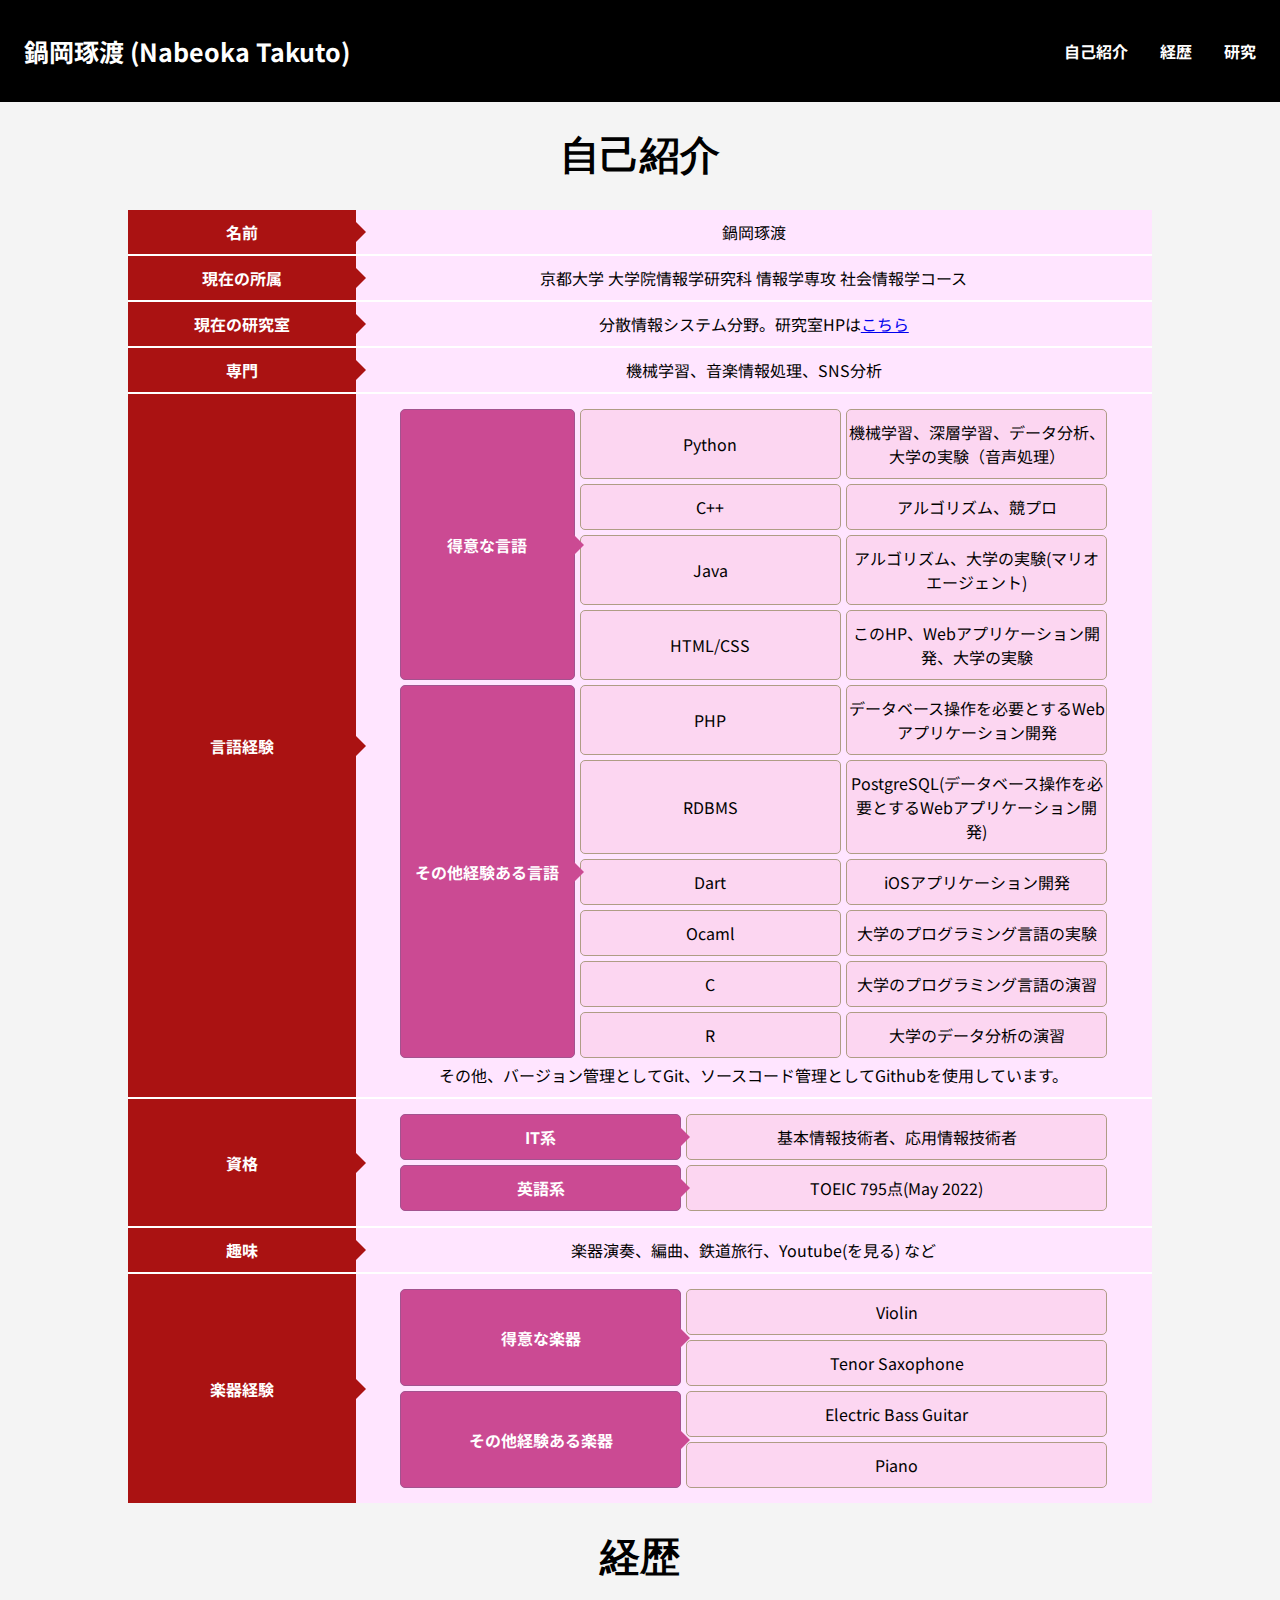
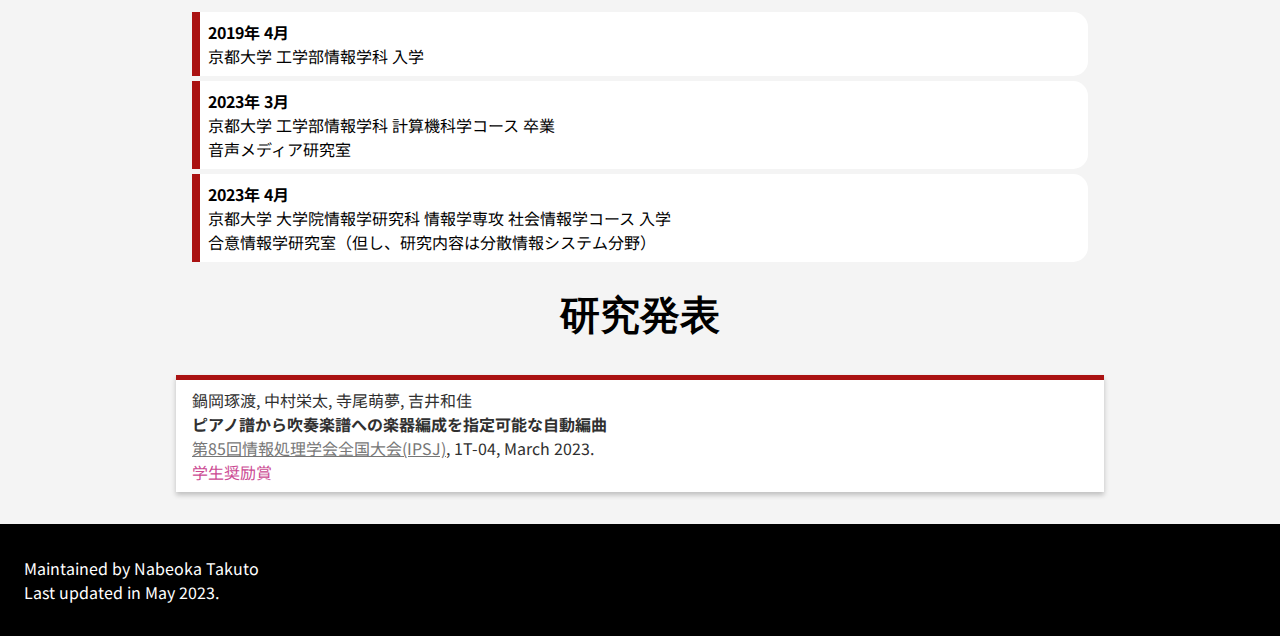
==== index.html @ 641ed43f "Add Programming Language" ====
<html>
    <head>
      <title> 鍋岡 琢渡 </title>
      <link type="text/css" rel="stylesheet" href="static/glike.css"/>
      <meta http-equiv="Content-Type" content="text/html; charset=utf-8" />
    </head>

  <body>
    <header class="header01">
        <h1 class="header01-logo">鍋岡琢渡 (Nabeoka Takuto)</h1>
        <div class="header01-menu">
          <a href="#PR">自己紹介</a>
          <a href="#career">経歴</a>
          <a href="#Research">研究</a>
        </div>
    </header>
    
    <h1 class="midashi" id="PR">自己紹介</h1>
    <table class="PR-table">
      <tr>
        <th>名前</th>
        <td>鍋岡琢渡</td>
      </tr>
      <tr>
        <th>現在の所属</th>
        <td>京都大学 大学院情報学研究科 情報学専攻 社会情報学コース</td>
      </tr>
      <tr>
        <th>現在の研究室</th>
        <td>分散情報システム分野。研究室HPは<a href="https://www.soc.is.kit.ac.jp/?page_id=39">こちら</a></td>
      </tr>
      <tr>
        <th>専門</th>
        <td>機械学習、音楽情報処理、SNS分析</td>
      </tr>

      <tr>
        <th>言語経験</th>
        <td>
          <table class="categorize">
            <tr>
              <th rowspan="4">得意な言語</th>
              <td>Python</td>
              <td>機械学習、深層学習、データ分析、大学の実験（音声処理）</td>
            </tr>
            <tr>
              <td>C++</td>
              <td>アルゴリズム、競プロ</td>
            </tr>
            <tr>
              <td>Java</td>
              <td>アルゴリズム、大学の実験(マリオエージェント)</td>
            </tr>
            <tr>
              <td>HTML/CSS</td>
              <td>このHP、Webアプリケーション開発、大学の実験</td>
            </tr>

            <tr>
              <th rowspan="6">その他経験ある言語</th>
              <td>PHP</td>
              <td>データベース操作を必要とするWebアプリケーション開発</td>
            </tr>
            <tr>
              <td>RDBMS</td>
              <td>PostgreSQL(データベース操作を必要とするWebアプリケーション開発)</td>
            </tr>
            <tr>
              <td>Dart</td>
              <td>iOSアプリケーション開発</td>
            </tr>
            <tr>
              <td>Ocaml</td>
              <td>大学のプログラミング言語の実験</td>
            </tr>
            <tr>
              <td>C</td>
              <td>大学のプログラミング言語の演習</td>
            </tr>
            <tr>
              <td>R</td>
              <td>大学のデータ分析の演習</td>
            </tr>
          </table>
          その他、バージョン管理としてGit、ソースコード管理としてGithubを使用しています。
        </td>
      </tr>

      <tr>
        <th>資格</th>
        <td>
          <table class="categorize">
            <tr>
              <th>IT系</th>
              <td>基本情報技術者、応用情報技術者</td>
            </tr>
            <tr>
              <th>英語系</th>
              <td>TOEIC 795点(May 2022)</td>
            </tr>
          </table>
        </td>
      </tr>

      <tr>
        <th>趣味</th>
        <td>楽器演奏、編曲、鉄道旅行、Youtube(を見る) など</td>
      </tr>

      <tr>
        <th>楽器経験</th>
        <td>
          <table class="categorize">
            <tr>
              <th rowspan="2">得意な楽器</th>
              <td>Violin</td>
            </tr>
            <tr><td>Tenor Saxophone</td></tr>

            <tr>
              <th rowspan="2">その他経験ある楽器</th>
              <td>Electric Bass Guitar</td>
            </tr>
            <tr><td>Piano</td></tr>
          </table>
        </td>
      </tr>
    </table>

    <h1 class="midashi" id="career">経歴</h1>
    <ul class="edu">
      <li><b>2019年 4月</b><br>京都大学 工学部情報学科 入学</li>
      <li><b>2023年 3月</b><br>京都大学 工学部情報学科 計算機科学コース 卒業<br>音声メディア研究室</li>
      <li><b>2023年 4月</b><br>京都大学 大学院情報学研究科 情報学専攻 社会情報学コース 入学<br>合意情報学研究室（但し、研究内容は分散情報システム分野）</li>
    </ul>

    <h1 class="midashi" id="Research">研究発表</h1>
    <div class="research">
      <p>鍋岡琢渡, 中村栄太, 寺尾萌夢, 吉井和佳</p>
      <p><b>ピアノ譜から吹奏楽譜への楽器編成を指定可能な自動編曲</b></p>
      <p><a href="https://www.ipsj.or.jp/event/taikai/85/ipsj_web2023/data/pdf/1T-04.html">第85回情報処理学会全国大会(IPSJ)</a>, 1T-04, March 2023.</p>
      <p id="award">学生奨励賞</p>
    </div>

    <footer class="footer01">
     <p>Maintained by Nabeoka Takuto<br>
      Last updated in May 2023.</p>
    </footer>

  </body>
</html>
---- static/glike.css ----
@import url('https://fonts.googleapis.com/css2?family=Noto+Sans+JP:wght@400&display=swap');

html{
    min-width: 100%;
    min-height: 100%;
    background: #F4F4F4;
}

body {
    margin: 0px;
    font-family: 'Noto Sans JP', sans-serif;
}

/* ヘッダー */
.header01 {
    padding: 16px 24px;
    background-color: #000000;
    color: #fff;
    display: flex;
    justify-content: space-between;
    align-items: center;
}

.header01 a {
    text-decoration: none;
    color: white;
}
  
.header01-logo {
    font-weight: bold;
    font-size: 25px;
    text-align: left; 
}

.header01-menu {
    display: flex;
    align-items: center;
    gap: 32px;
    font-size: 16px;
    font-weight: bold;
    list-style: none;
    text-decoration: none;
    text-align: right; 
}

h1.midashi{
    font-size: 40px;
    text-align: center;
    font-family: "Herculanum", serif;
}

/* 表(自己紹介) */
.PR-table{
    width: 80%;
    border-collapse: collapse;
    margin-left: 10%;
    border-spacing: 1px;
}
  
.PR-table tr{
    border-bottom: solid 2px white;
}
  
.PR-table tr:last-child{
    border-bottom: none;
}
  
.PR-table th{
    position: relative;
    text-align: center;
    width: 20%;
    background-color: #aa1212;
    color: white;
    text-align: center;
    padding: 10px 0;
}
  
.PR-table th:after{
    display: block;
    content: "";
    width: 0px;
    height: 0px;
    position: absolute;
    top:calc(50% - 10px);
    right:-10px;
    border-left: 10px solid #aa1212;
    border-top: 10px solid transparent;
    border-bottom: 10px solid transparent;
}
  
.PR-table td{
    text-align: center;
    width: 70%;
    background-color: #ffe5ff;
    padding: 10px 0;
  }

/* 言語経験・資格 */
.categorize{
    width: 90%;
    border-spacing: 5px;
    border-collapse: separate;
    margin-left: auto;
    margin-right: auto;
}

.categorize th{
    border-radius: 5px;
    text-align: center;
    padding: 10px 0;
    background-color: #cb4a93;
    color: white;
    border:solid 1px #a3538f;
}
  
.categorize td{
    border-radius: 5px;
    text-align: center;
    padding: 10px 0;
    background-color: #fcd6f1;
    color: black;
    border: solid 1px #af9d85;
    width: 30%;
}

.categorize th:after{
    display: block;
    content: "";
    width: 0px;
    height: 0px;
    position: absolute;
    top:calc(50% - 10px);
    right:-10px;
    border-left: 10px solid #cb4a93;
    border-top: 10px solid transparent;
    border-bottom: 10px solid transparent;
}

.research{
    padding: 0.5em 1em;
    margin: 2em 0;
    color: #303030;
    background: white;
    border-top: solid 5px  #aa1212;
    box-shadow: 0 3px 5px rgba(0, 0, 0, 0.22);

    width: 70%;
    margin-left: auto;
    margin-right: auto;
    
}

.research a {
    color: #777777;
}

.research p {
    margin: 0; 
    padding: 0;
}

.research #award {
    color: #cb4a93;
}

/* 経歴 */
ul, ol {
    padding: 0;
    position: relative;
    width: 70%;
    margin-left: auto;
    margin-right: auto;
  }
  
ul li, ol li {
    color: black;
    border-left: solid 8px #aa1212;/*左側の線*/
    background: #fff;/*背景色*/
    margin-bottom: 5px;/*下のバーとの余白*/
    line-height: 1.5;
    border-radius: 0 15px 15px 0;/*右側の角だけ丸く*/
    padding: 0.5em;
    list-style-type: none!important;
}


/* フッター */
.footer01 {
    padding: 16px 24px;
    background-color: #000000;
    color: #fff;
    display: flex;
    justify-content: space-between;
    align-items: center;
    bottom: 3;
}

.footer01 a {
    text-decoration: none;
    color: white;
}
  
.footer01-logo {
    font-weight: bold;
    font-size: 25px;
    text-align: left; 
}

.footer01-menu {
    display: flex;
    align-items: center;
    gap: 32px;
    font-size: 16px;
    font-weight: bold;
    list-style: none;
    text-decoration: none;
    text-align: right; 
}
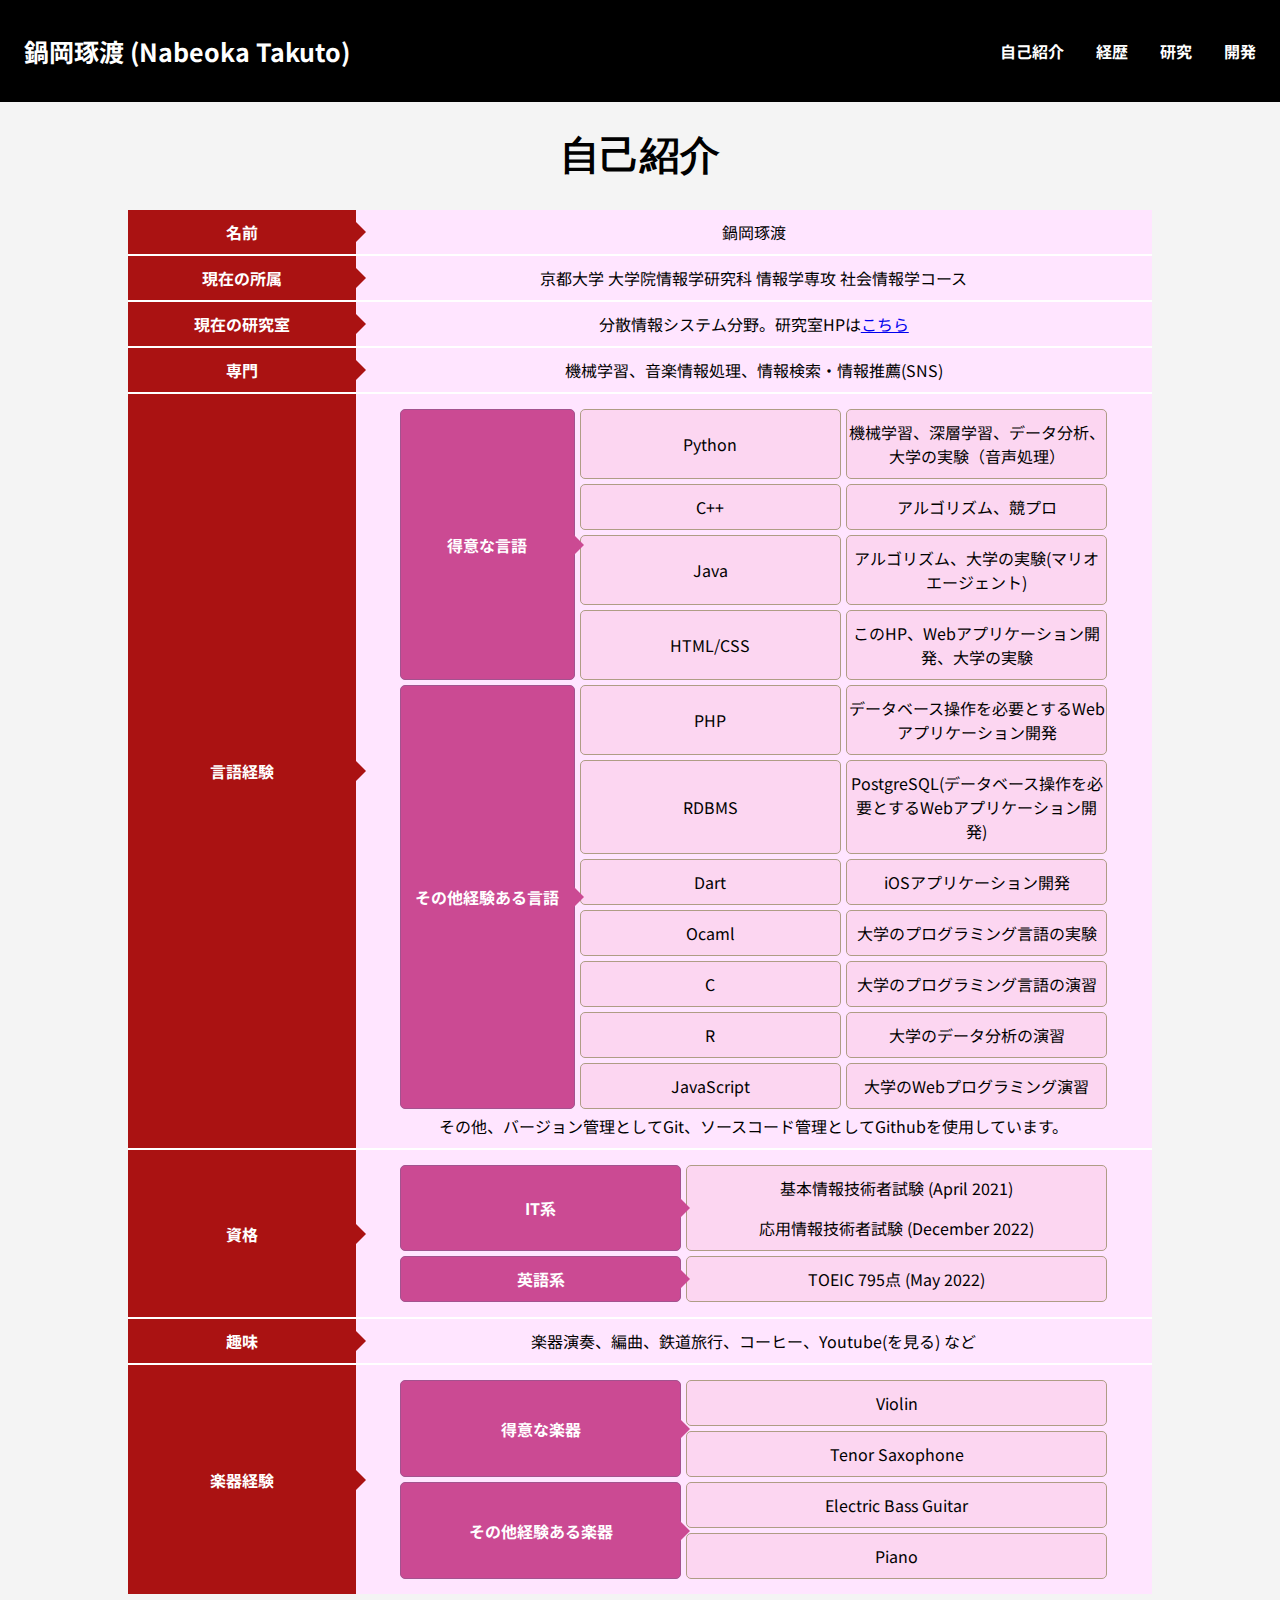
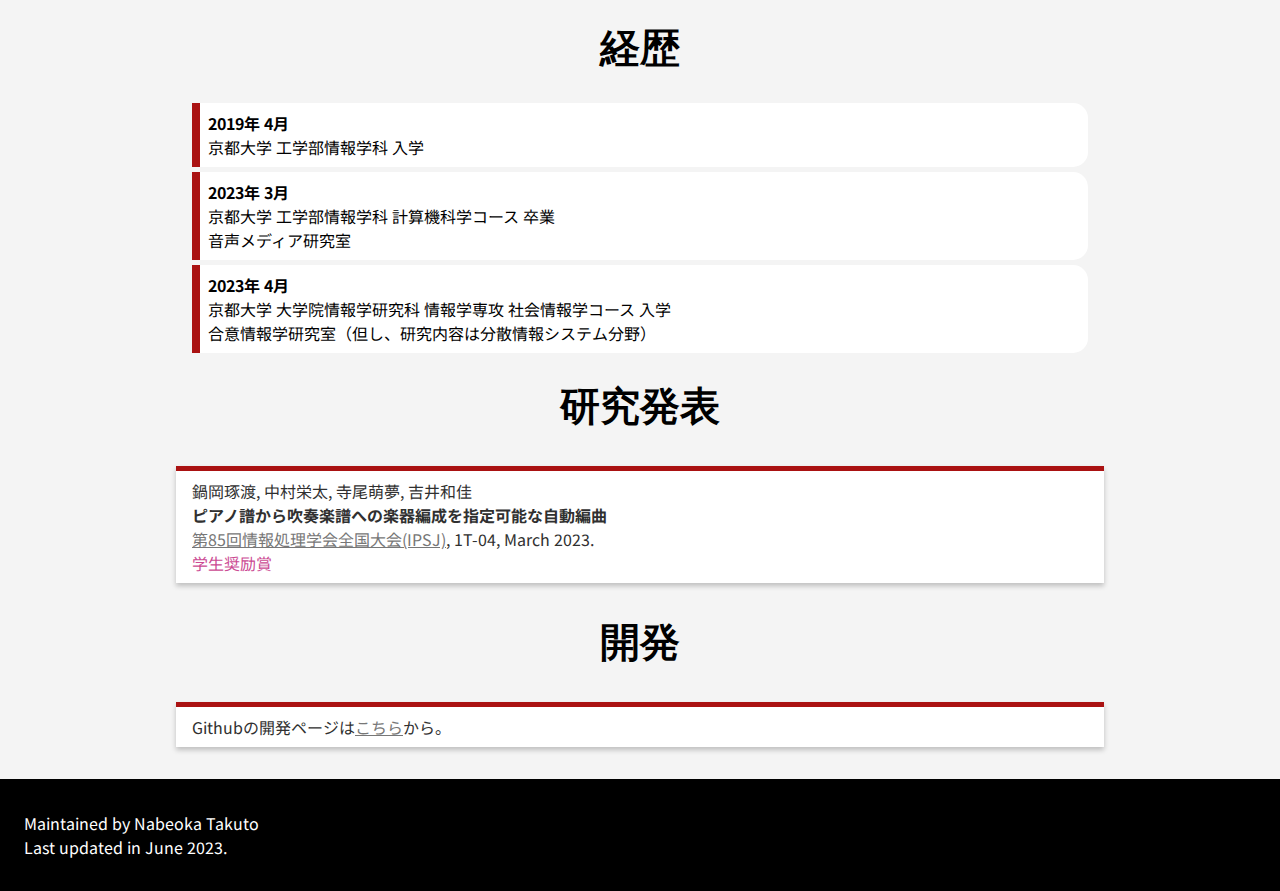
==== commit baeef2e1: "June Update" ====
--- a/index.html
+++ b/index.html
@@ -7,11 +7,12 @@
 
   <body>
     <header class="header01">
-        <h1 class="header01-logo">鍋岡琢渡 (Nabeoka Takuto)</h1>
+        <h1 class="header01-logo"><a href="">鍋岡琢渡 (Nabeoka Takuto)</a></h1>
         <div class="header01-menu">
           <a href="#PR">自己紹介</a>
           <a href="#career">経歴</a>
           <a href="#Research">研究</a>
+          <a href="#Project">開発</a>
         </div>
     </header>
     
@@ -31,7 +32,7 @@
       </tr>
       <tr>
         <th>専門</th>
-        <td>機械学習、音楽情報処理、SNS分析</td>
+        <td>機械学習、音楽情報処理、情報検索・情報推薦(SNS)</td>
       </tr>
 
       <tr>
@@ -57,7 +58,7 @@
             </tr>
 
             <tr>
-              <th rowspan="6">その他経験ある言語</th>
+              <th rowspan="7">その他経験ある言語</th>
               <td>PHP</td>
               <td>データベース操作を必要とするWebアプリケーション開発</td>
             </tr>
@@ -81,6 +82,10 @@
               <td>R</td>
               <td>大学のデータ分析の演習</td>
             </tr>
+            <tr>
+              <td>JavaScript</td>
+              <td>大学のWebプログラミング演習</td>
+            </tr>
           </table>
           その他、バージョン管理としてGit、ソースコード管理としてGithubを使用しています。
         </td>
@@ -92,11 +97,11 @@
           <table class="categorize">
             <tr>
               <th>IT系</th>
-              <td>基本情報技術者、応用情報技術者</td>
+              <td>基本情報技術者試験 (April 2021) <p> 応用情報技術者試験 (December 2022)</td>
             </tr>
             <tr>
               <th>英語系</th>
-              <td>TOEIC 795点(May 2022)</td>
+              <td>TOEIC 795点 (May 2022)</td>
             </tr>
           </table>
         </td>
@@ -104,7 +109,7 @@
 
       <tr>
         <th>趣味</th>
-        <td>楽器演奏、編曲、鉄道旅行、Youtube(を見る) など</td>
+        <td>楽器演奏、編曲、鉄道旅行、コーヒー、Youtube(を見る) など</td>
       </tr>
 
       <tr>
@@ -142,9 +147,14 @@
       <p id="award">学生奨励賞</p>
     </div>
 
+    <h1 class="midashi" id="Project">開発</h1>
+    <div class="research">
+      Githubの開発ページは<a href="https://github.com/nabeshinabe">こちら</a>から。
+    </div>
+
     <footer class="footer01">
      <p>Maintained by Nabeoka Takuto<br>
-      Last updated in May 2023.</p>
+      Last updated in June 2023.</p>
     </footer>
 
   </body>
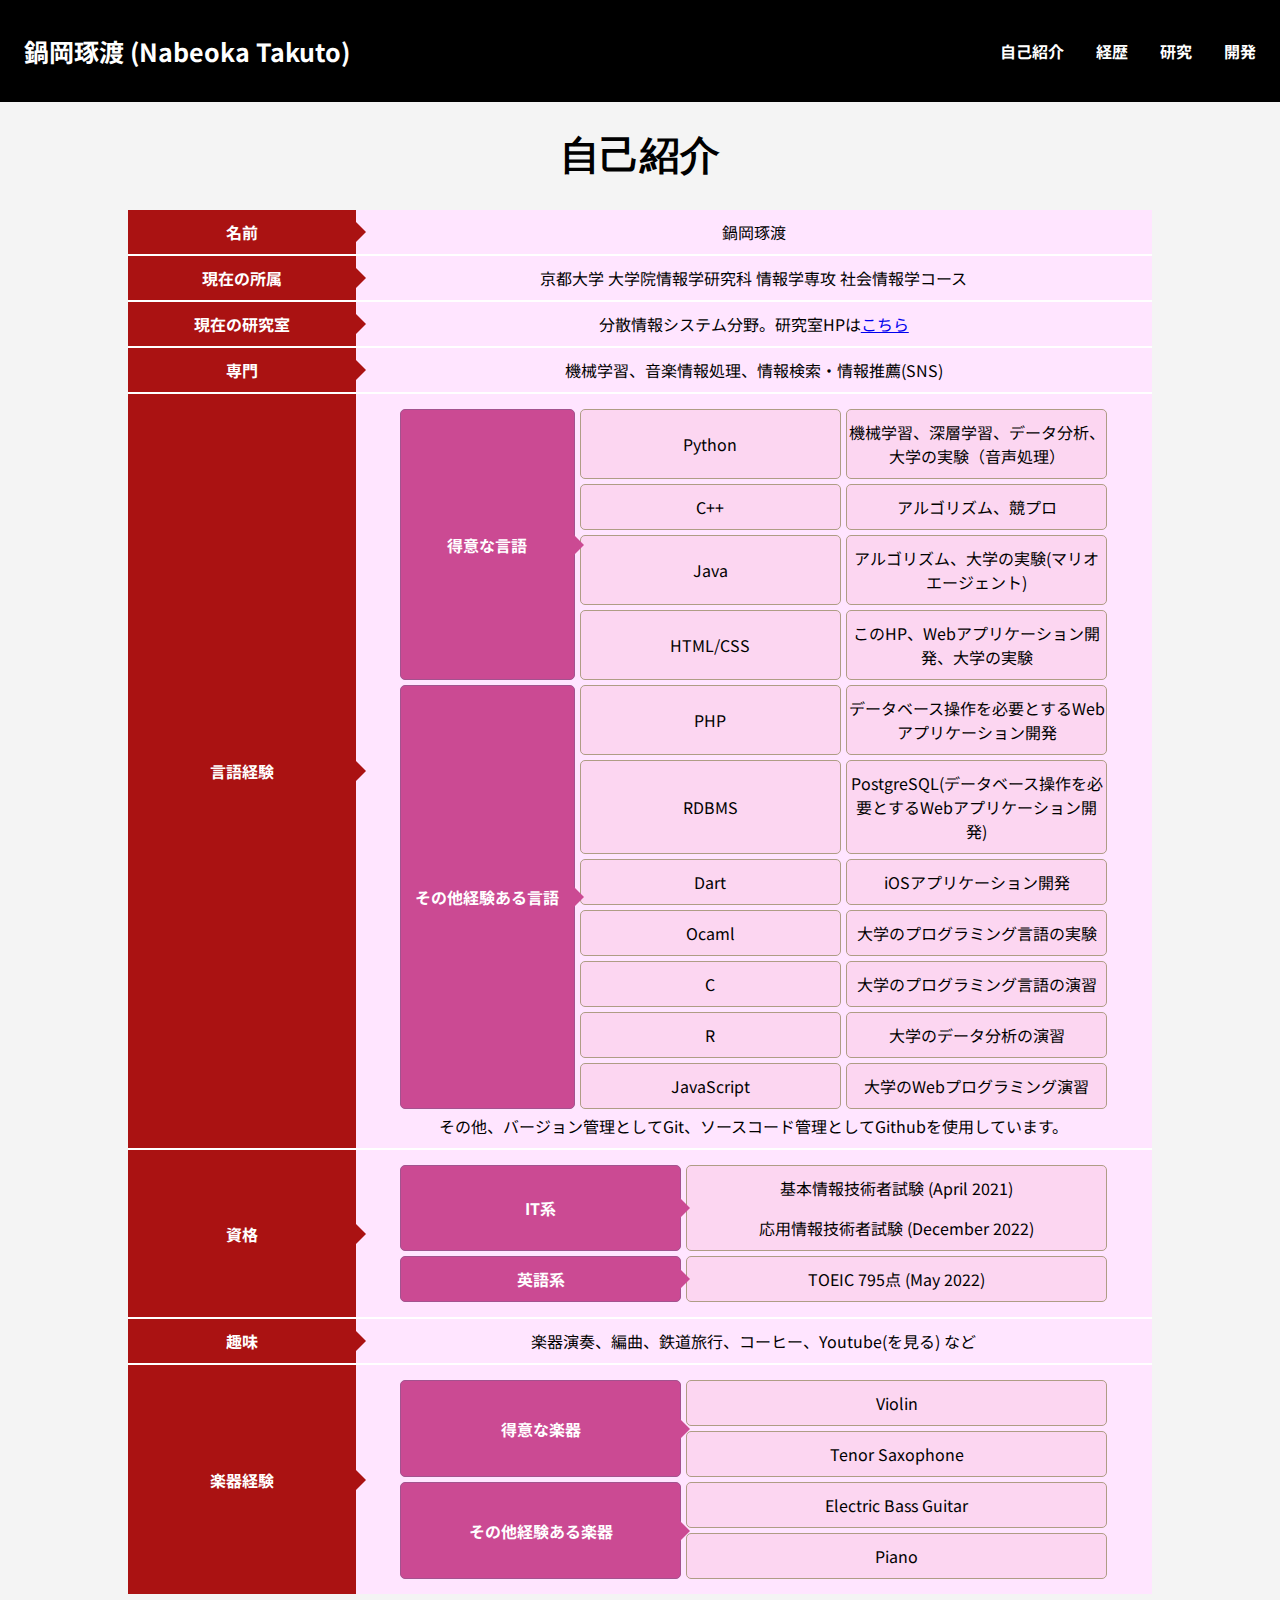
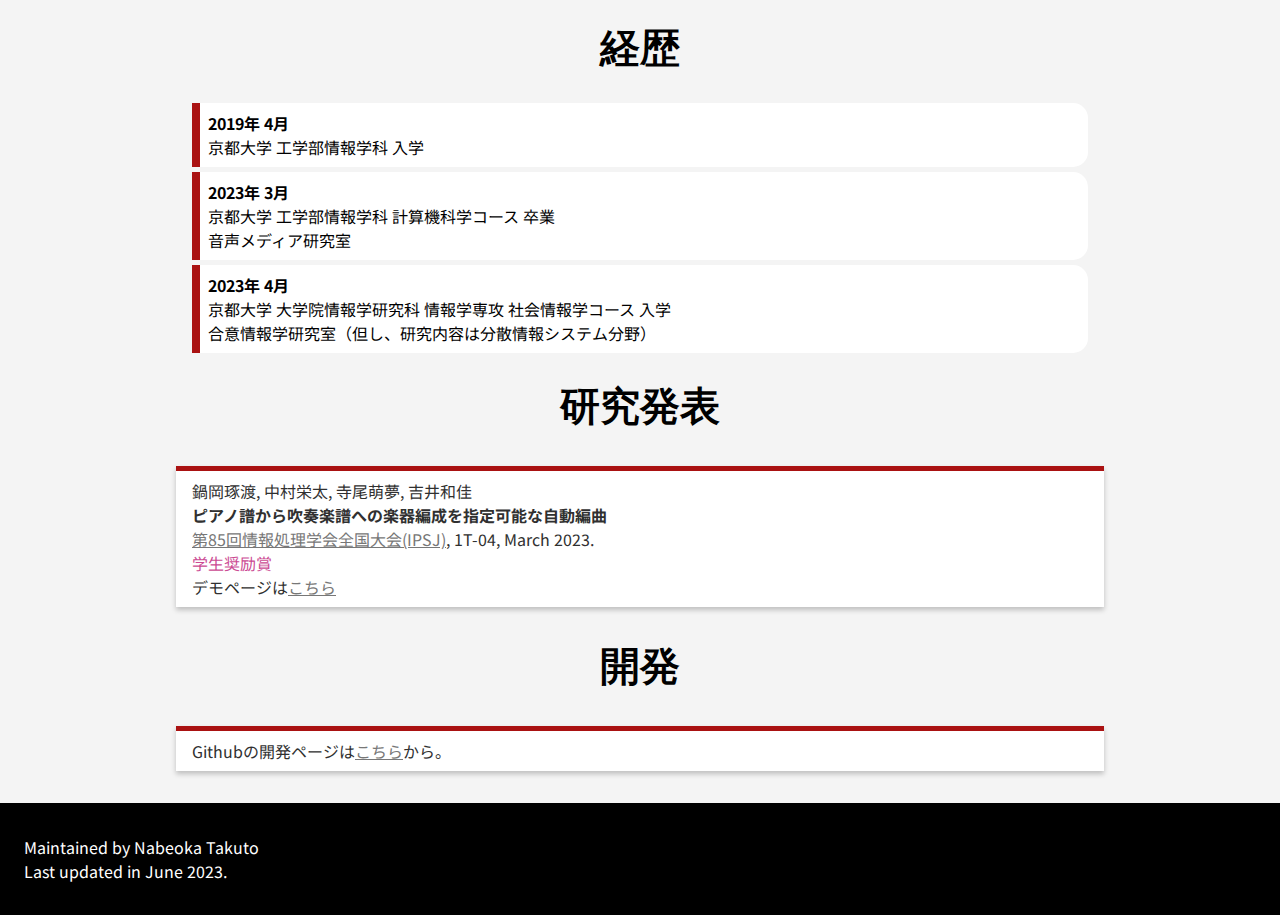
==== commit 0675c8e3: "Add Demo" ====
--- a/index.html
+++ b/index.html
@@ -145,6 +145,7 @@
       <p><b>ピアノ譜から吹奏楽譜への楽器編成を指定可能な自動編曲</b></p>
       <p><a href="https://www.ipsj.or.jp/event/taikai/85/ipsj_web2023/data/pdf/1T-04.html">第85回情報処理学会全国大会(IPSJ)</a>, 1T-04, March 2023.</p>
       <p id="award">学生奨励賞</p>
+      <p>デモページは<a href="./PianoToBrassBand_nabeoka/demo.html">こちら</a></p>
     </div>
 
     <h1 class="midashi" id="Project">開発</h1>
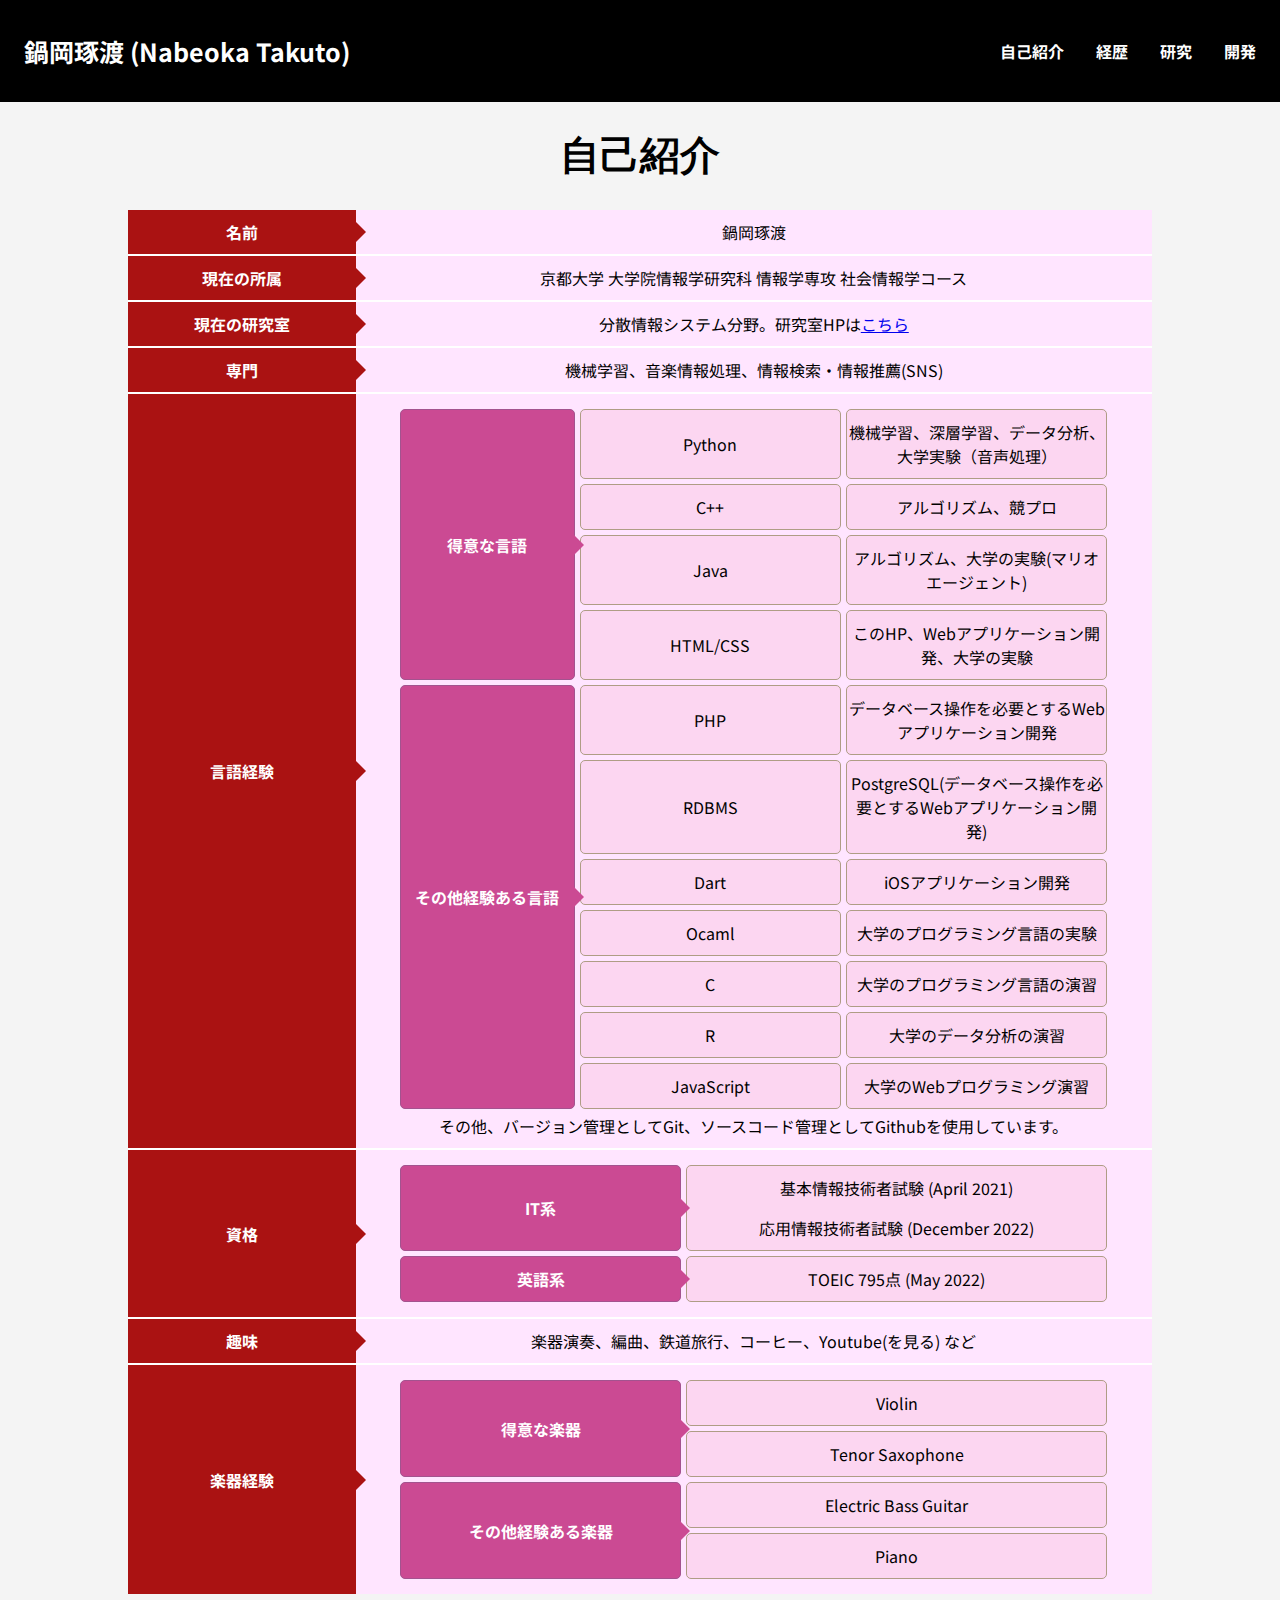
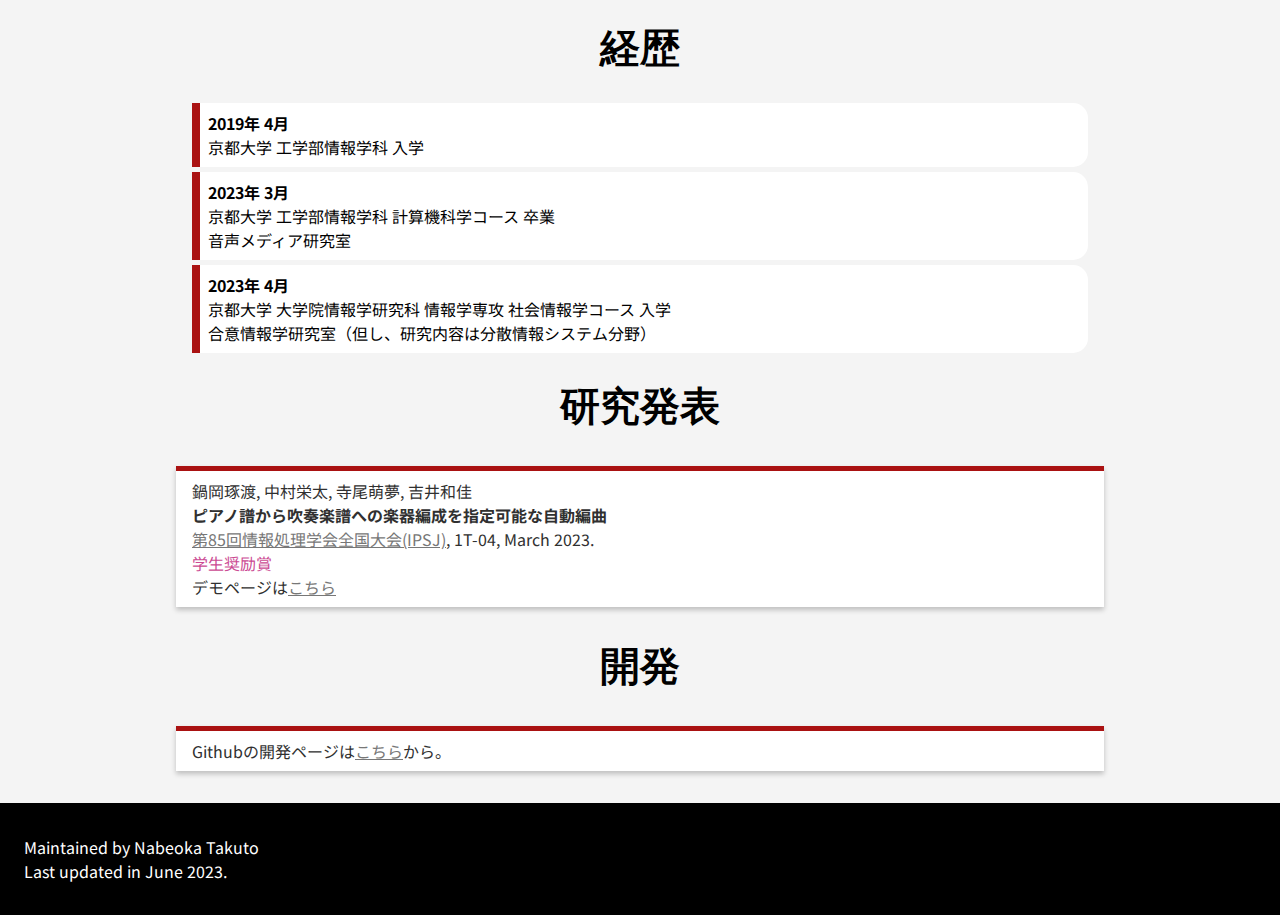
==== commit a2d3e13d: "Add hyperlink to name" ====
--- a/index.html
+++ b/index.html
@@ -42,7 +42,7 @@
             <tr>
               <th rowspan="4">得意な言語</th>
               <td>Python</td>
-              <td>機械学習、深層学習、データ分析、大学の実験（音声処理）</td>
+              <td>機械学習、深層学習、データ分析、大学実験（音声処理）</td>
             </tr>
             <tr>
               <td>C++</td>
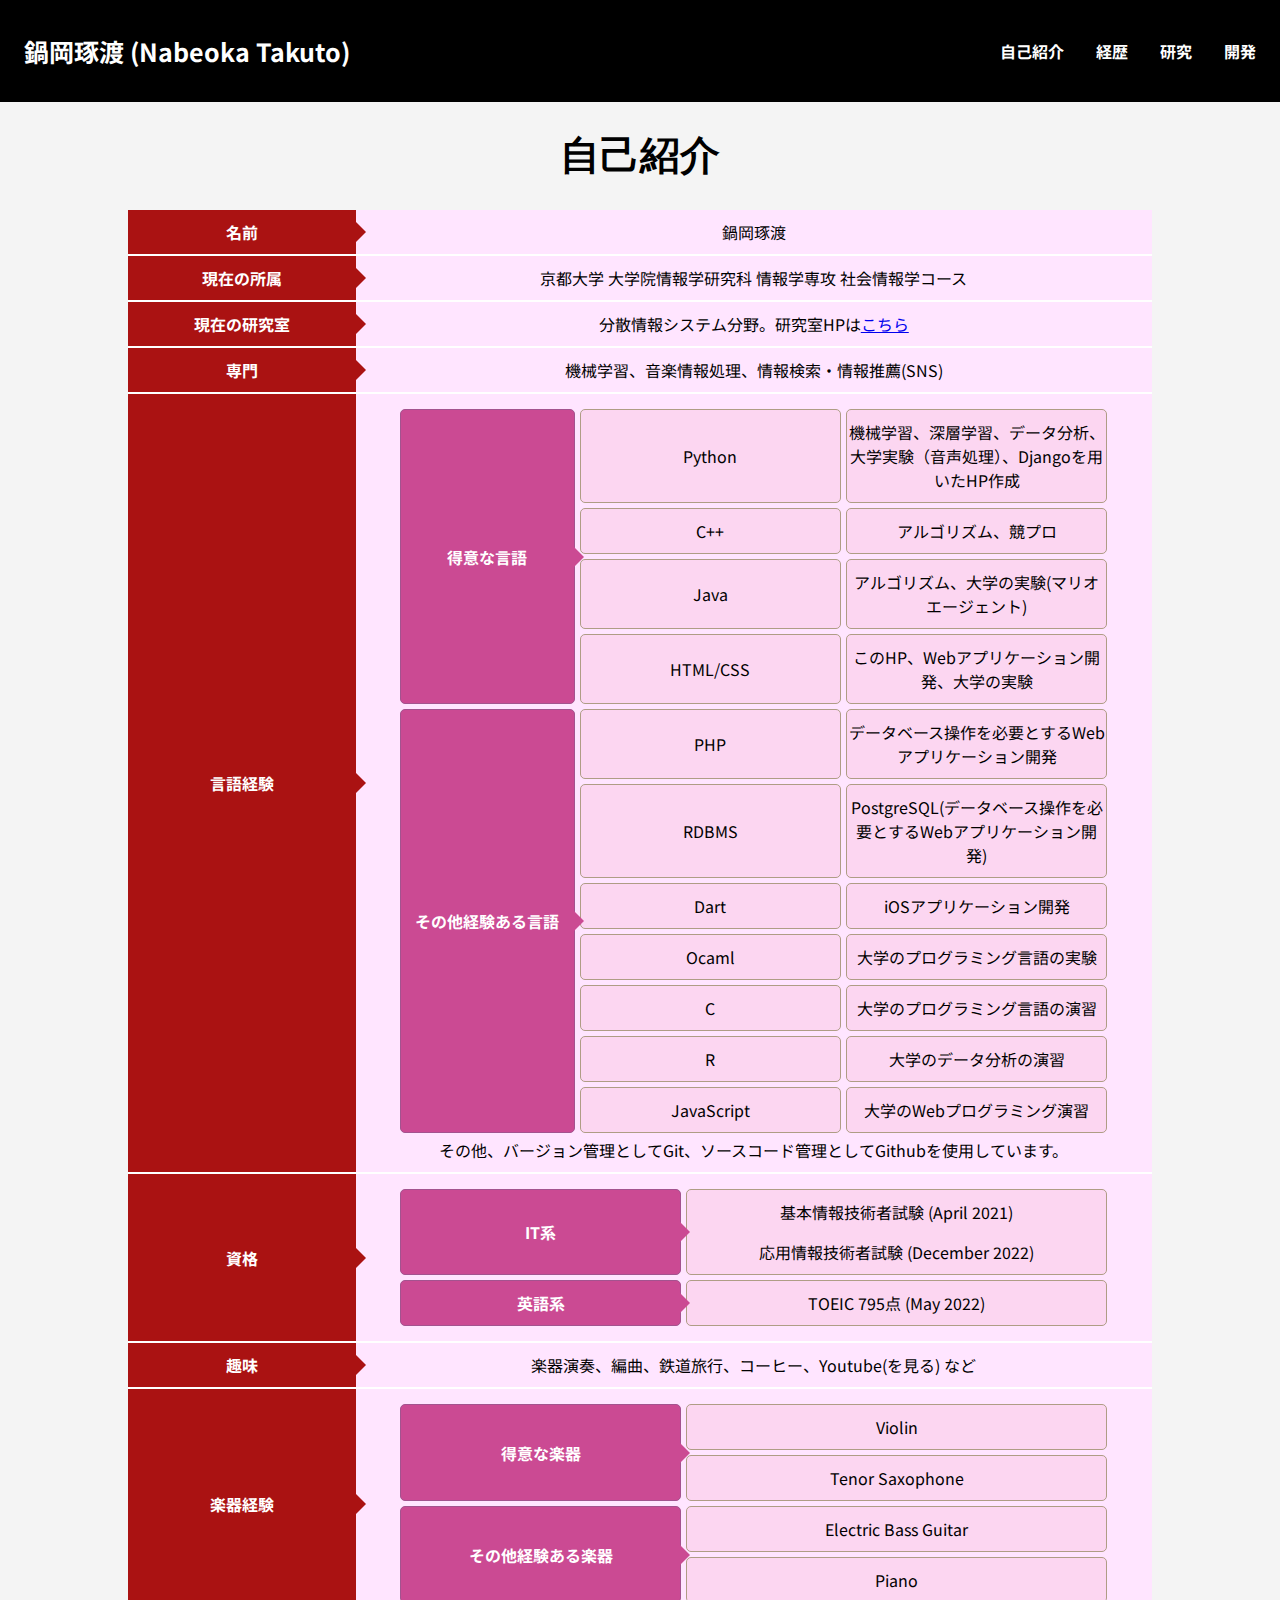
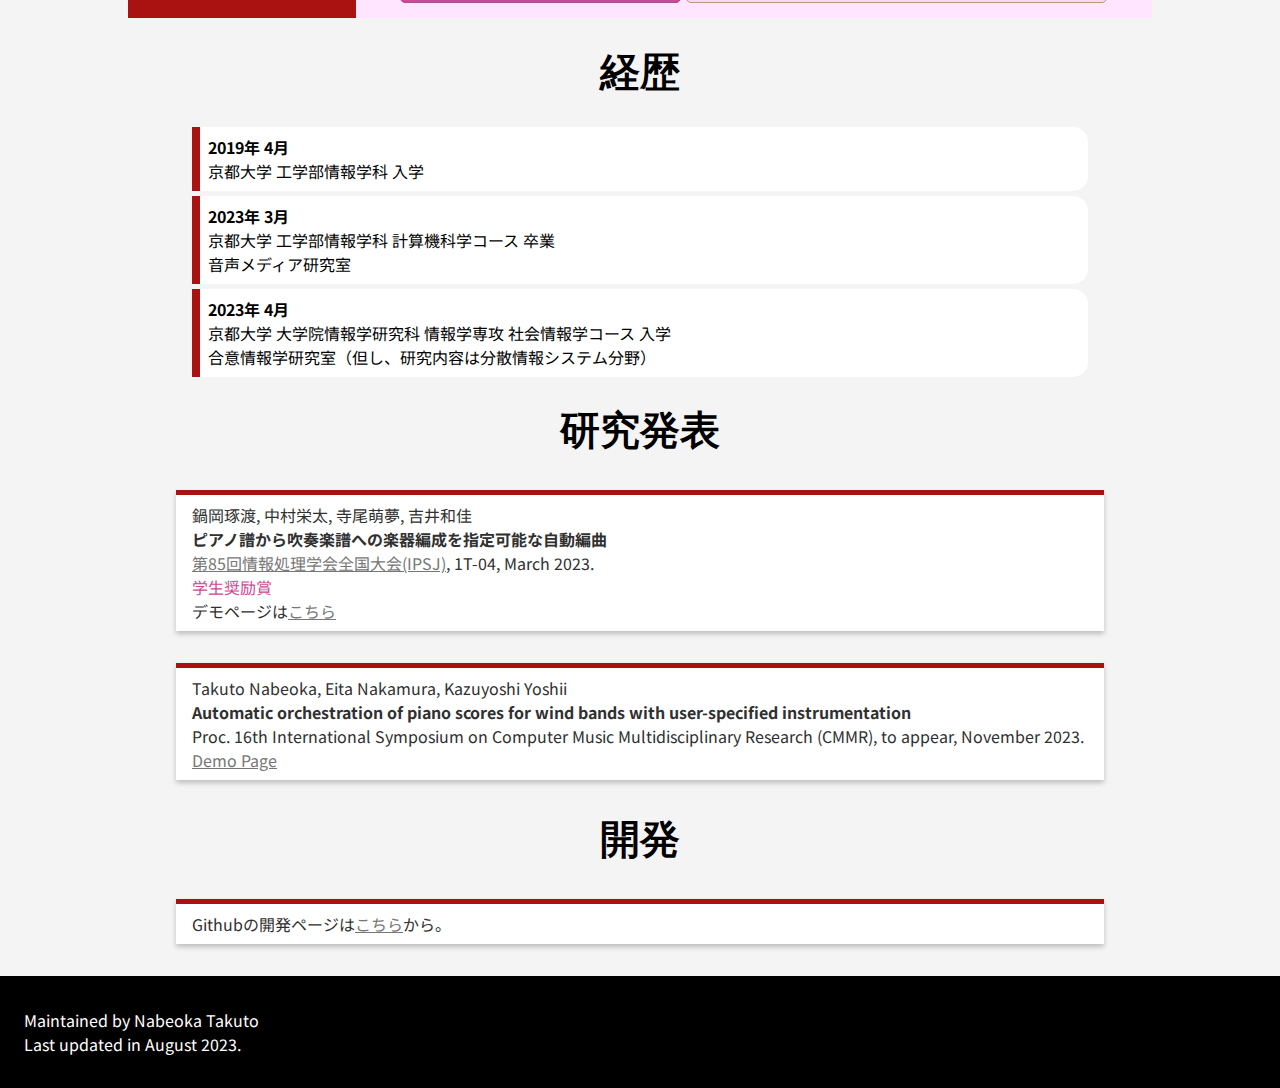
==== commit 723f4ac8: "学会追加" ====
--- a/index.html
+++ b/index.html
@@ -42,7 +42,7 @@
             <tr>
               <th rowspan="4">得意な言語</th>
               <td>Python</td>
-              <td>機械学習、深層学習、データ分析、大学実験（音声処理）</td>
+              <td>機械学習、深層学習、データ分析、大学実験（音声処理）、Djangoを用いたHP作成</td>
             </tr>
             <tr>
               <td>C++</td>
@@ -148,6 +148,13 @@
       <p>デモページは<a href="./PianoToBrassBand_nabeoka/demo.html">こちら</a></p>
     </div>
 
+    <div class="research">
+      <p>Takuto Nabeoka, Eita Nakamura, Kazuyoshi Yoshii</p>
+      <p><b>Automatic orchestration of piano scores for wind bands with user-specified instrumentation</b></p>
+      <p>Proc. 16th International Symposium on Computer Music Multidisciplinary Research (CMMR)</a>, to appear, November 2023.</p>
+      <p><a href="./PianoToBrassBand_nabeoka/demo.html">Demo Page</a></p>
+    </div>
+
     <h1 class="midashi" id="Project">開発</h1>
     <div class="research">
       Githubの開発ページは<a href="https://github.com/nabeshinabe">こちら</a>から。
@@ -155,7 +162,7 @@
 
     <footer class="footer01">
      <p>Maintained by Nabeoka Takuto<br>
-      Last updated in June 2023.</p>
+      Last updated in August 2023.</p>
     </footer>
 
   </body>
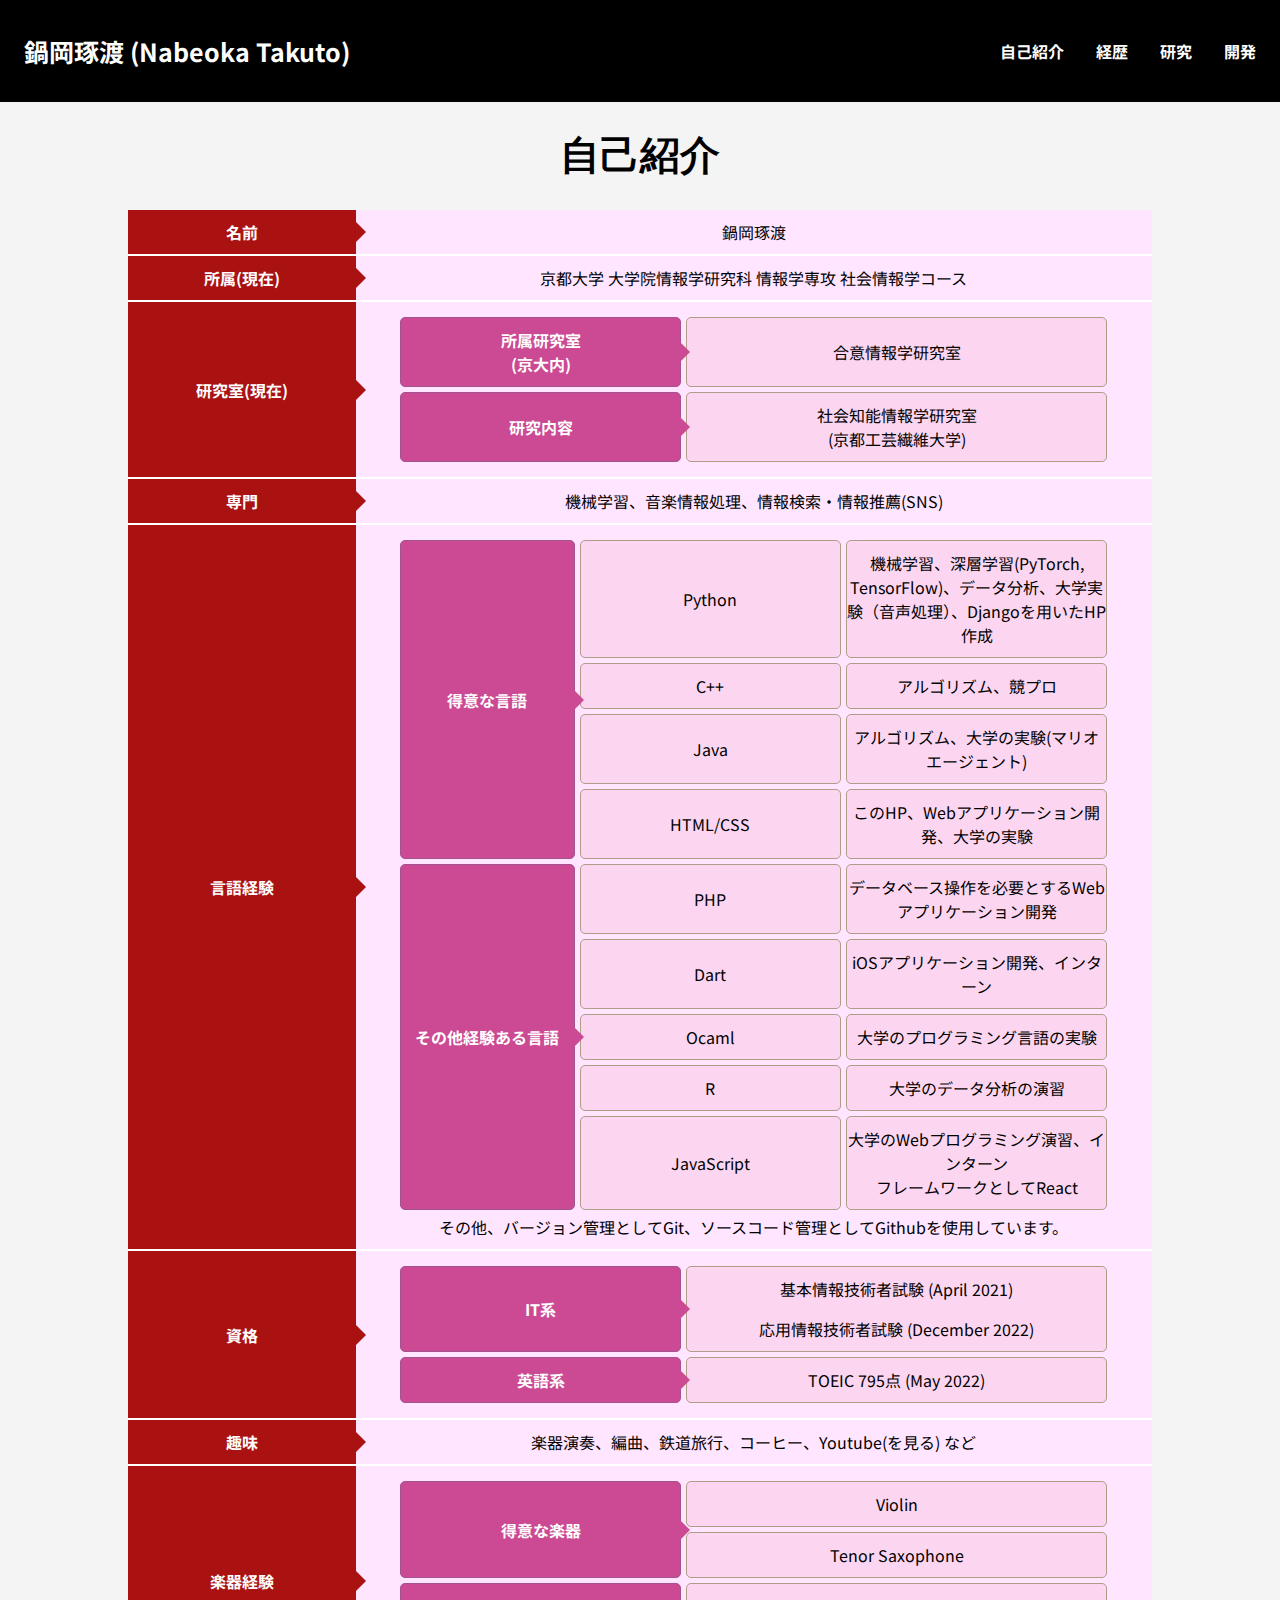
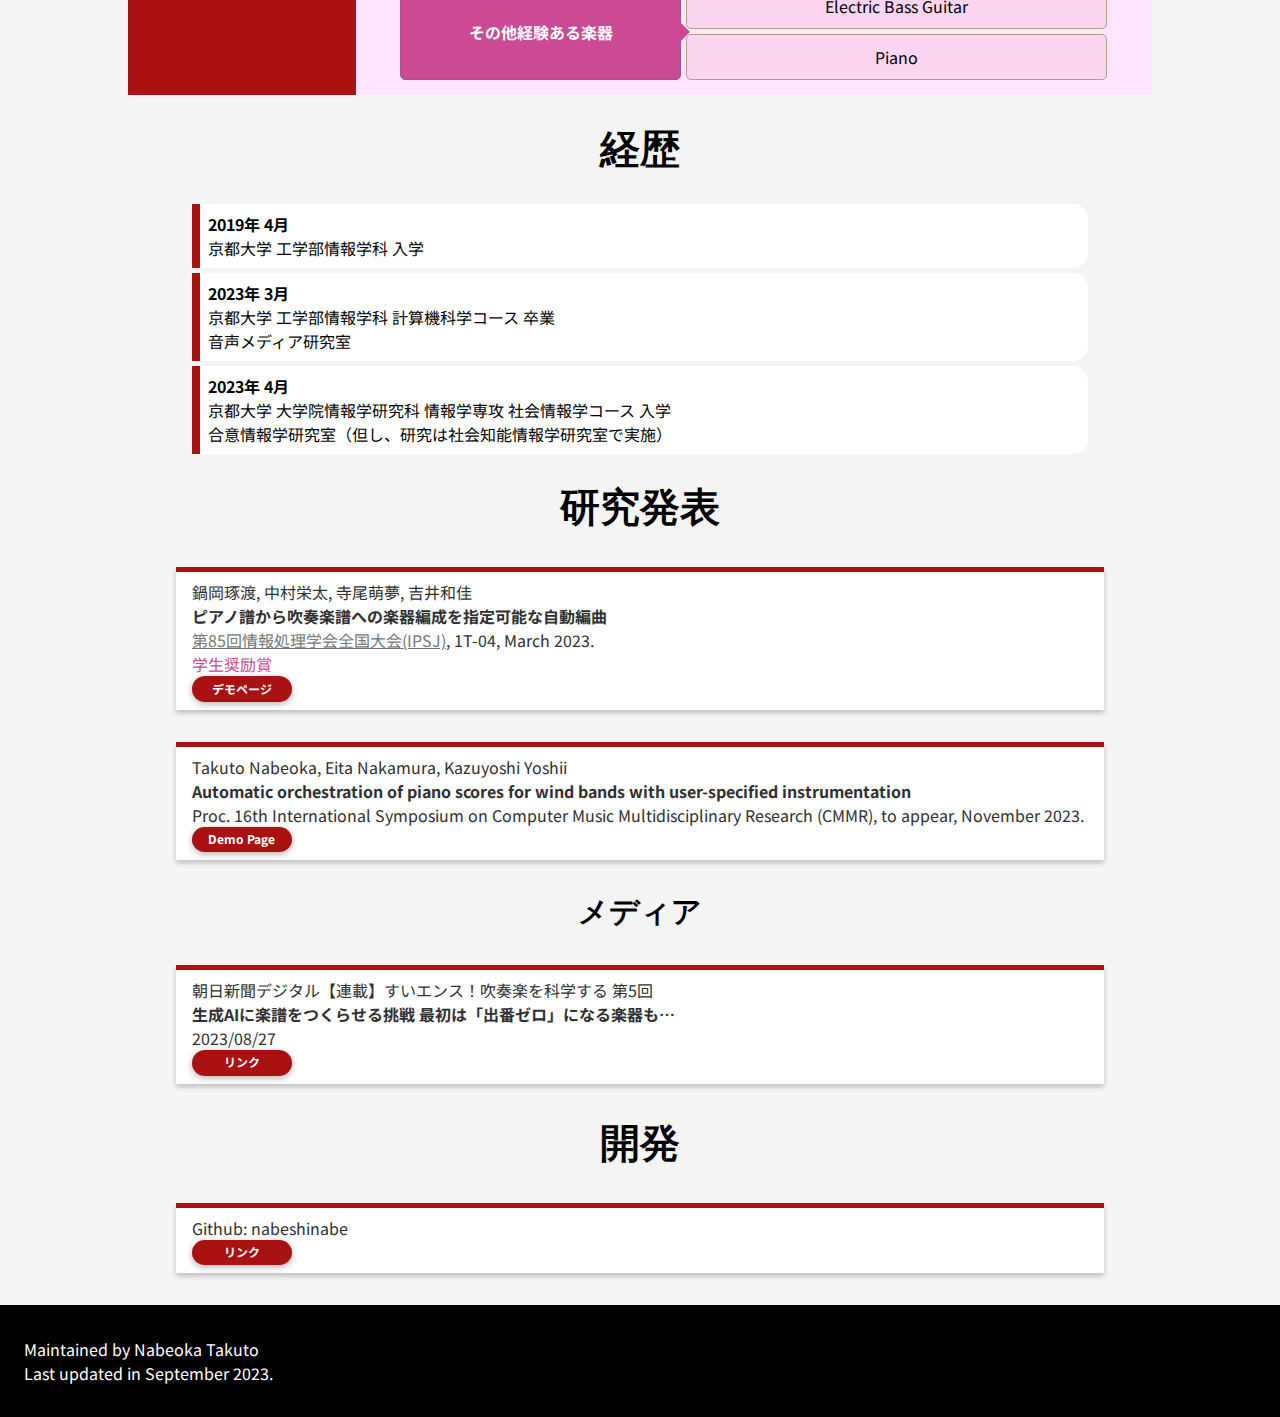
==== commit 99d11d9a: "メディア情報追加+整形" ====
--- a/index.html
+++ b/index.html
@@ -23,12 +23,26 @@
         <td>鍋岡琢渡</td>
       </tr>
       <tr>
-        <th>現在の所属</th>
+        <th>所属(現在)</th>
         <td>京都大学 大学院情報学研究科 情報学専攻 社会情報学コース</td>
       </tr>
       <tr>
-        <th>現在の研究室</th>
-        <td>分散情報システム分野。研究室HPは<a href="https://www.soc.is.kit.ac.jp/?page_id=39">こちら</a></td>
+        <th>研究室(現在)</th>
+        <!-- <td>研究内容 → 社会知能情報学研究室(馬研究室): <a href="https://www.soc.is.kit.ac.jp/?page_id=39" class="linkbutton2">研究室HP</a></td> -->
+        <td>
+          <table class="categorize">
+            <tr>
+              <th>所属研究室 <br> (京大内)</th>
+              <td>合意情報学研究室</td>
+              <!-- <td><a href="https://sites.google.com/kyoto-u.ac.jp/takayukiitolaboratory/home" class="linkbutton2">研究室HP</a></td> -->
+            </tr>
+            <tr>
+              <th>研究内容</th>
+              <td>社会知能情報学研究室 <br> (京都工芸繊維大学)</td>
+              <!-- <td><a href="https://www.soc.is.kit.ac.jp/?page_id=39" class="linkbutton2">研究室HP</a></td> -->
+            </tr>
+          </table>
+        </td>
       </tr>
       <tr>
         <th>専門</th>
@@ -42,7 +56,7 @@
             <tr>
               <th rowspan="4">得意な言語</th>
               <td>Python</td>
-              <td>機械学習、深層学習、データ分析、大学実験（音声処理）、Djangoを用いたHP作成</td>
+              <td>機械学習、深層学習(PyTorch, TensorFlow)、データ分析、大学実験（音声処理）、Djangoを用いたHP作成</td>
             </tr>
             <tr>
               <td>C++</td>
@@ -62,29 +76,29 @@
               <td>PHP</td>
               <td>データベース操作を必要とするWebアプリケーション開発</td>
             </tr>
-            <tr>
+            <!-- <tr>
               <td>RDBMS</td>
               <td>PostgreSQL(データベース操作を必要とするWebアプリケーション開発)</td>
-            </tr>
+            </tr> -->
             <tr>
               <td>Dart</td>
-              <td>iOSアプリケーション開発</td>
+              <td>iOSアプリケーション開発、インターン</td>
             </tr>
             <tr>
               <td>Ocaml</td>
               <td>大学のプログラミング言語の実験</td>
             </tr>
-            <tr>
+            <!-- <tr>
               <td>C</td>
               <td>大学のプログラミング言語の演習</td>
-            </tr>
+            </tr> -->
             <tr>
               <td>R</td>
               <td>大学のデータ分析の演習</td>
             </tr>
             <tr>
               <td>JavaScript</td>
-              <td>大学のWebプログラミング演習</td>
+              <td>大学のWebプログラミング演習、インターン <br> フレームワークとしてReact</td>
             </tr>
           </table>
           その他、バージョン管理としてGit、ソースコード管理としてGithubを使用しています。
@@ -136,7 +150,7 @@
     <ul class="edu">
       <li><b>2019年 4月</b><br>京都大学 工学部情報学科 入学</li>
       <li><b>2023年 3月</b><br>京都大学 工学部情報学科 計算機科学コース 卒業<br>音声メディア研究室</li>
-      <li><b>2023年 4月</b><br>京都大学 大学院情報学研究科 情報学専攻 社会情報学コース 入学<br>合意情報学研究室（但し、研究内容は分散情報システム分野）</li>
+      <li><b>2023年 4月</b><br>京都大学 大学院情報学研究科 情報学専攻 社会情報学コース 入学<br>合意情報学研究室（但し、研究は社会知能情報学研究室で実施）</li>
     </ul>
 
     <h1 class="midashi" id="Research">研究発表</h1>
@@ -145,25 +159,34 @@
       <p><b>ピアノ譜から吹奏楽譜への楽器編成を指定可能な自動編曲</b></p>
       <p><a href="https://www.ipsj.or.jp/event/taikai/85/ipsj_web2023/data/pdf/1T-04.html">第85回情報処理学会全国大会(IPSJ)</a>, 1T-04, March 2023.</p>
       <p id="award">学生奨励賞</p>
-      <p>デモページは<a href="./PianoToBrassBand_nabeoka/demo.html">こちら</a></p>
+      <p><a href="./PianoToBrassBand_nabeoka/demo.html" class="linkbutton1">デモページ</a></p>
     </div>
 
     <div class="research">
       <p>Takuto Nabeoka, Eita Nakamura, Kazuyoshi Yoshii</p>
       <p><b>Automatic orchestration of piano scores for wind bands with user-specified instrumentation</b></p>
       <p>Proc. 16th International Symposium on Computer Music Multidisciplinary Research (CMMR)</a>, to appear, November 2023.</p>
-      <p><a href="./PianoToBrassBand_nabeoka/demo.html">Demo Page</a></p>
+      <p><a href="./PianoToBrassBand_nabeoka/demo.html" class="linkbutton1">Demo Page</a></p>
+    </div>
+
+    <h2 class="midashi" id="Research">メディア</h2>
+    <div class="research">
+      <p>朝日新聞デジタル【連載】すいエンス！吹奏楽を科学する 第5回</p>
+      <p><b>生成AIに楽譜をつくらせる挑戦 最初は「出番ゼロ」になる楽器も…</b></p>
+      <p>2023/08/27</p>
+      <p><a href="https://www.asahi.com/articles/ASR8N5V2PR6YPLBJ004.html" class="linkbutton1">リンク</a></p>
     </div>
 
     <h1 class="midashi" id="Project">開発</h1>
     <div class="research">
-      Githubの開発ページは<a href="https://github.com/nabeshinabe">こちら</a>から。
+      Github: nabeshinabe
+      <a href="https://github.com/nabeshinabe" class="linkbutton1">リンク</a>
     </div>
 
     <footer class="footer01">
      <p>Maintained by Nabeoka Takuto<br>
-      Last updated in August 2023.</p>
+      Last updated in September 2023.</p>
     </footer>
 
   </body>
-</html>+</html>
--- a/static/glike.css
+++ b/static/glike.css
@@ -45,6 +45,12 @@
 
 h1.midashi{
     font-size: 40px;
+    text-align: center;
+    font-family: "Herculanum", serif;
+}
+
+h2.midashi{
+    font-size: 30px;
     text-align: center;
     font-family: "Herculanum", serif;
 }
@@ -218,4 +224,54 @@
 }
 
 
+/* ボタン */
+a.linkbutton1 {
+	display: block;
+	text-align: center;
+	text-decoration: none;
+	width: 90px;
+    margin: left;
+	padding: 0.2rem 0.3rem;
+	font-weight: bold;
+    font-size: 12px;
+	color: #ffffff;
+	border-bottom: 2px solid #aa1212;
+	border-radius: 100vh;
+    background: #aa1212;
+	box-shadow: 0 2px 7px rgba(0, 0, 0, .3);
+	-webkit-box-shadow: 0 2px 7px rgba(0, 0, 0, .3);
+	transition: 0.5s;
+}
+a.linkbutton1:hover {
+	color: #fff;
+	background: #e42727;
+	border-bottom: 2px solid #fff;
+	transform: translateY(3px);
+}
+
+a.linkbutton2 {
+	display:inline-block;
+	text-align: center;
+	text-decoration: none;
+	width: 90px;
+    margin: auto;
+	padding: 0.2rem 0.3rem;
+	font-weight: bold;
+    font-size: 16px;
+	color: #fff;
+	border-bottom: 1px solid #cd6ba3;
+	border-radius: 100vh;
+    background: #cd6ba3;
+	box-shadow: 0 2px 7px rgba(0, 0, 0, .3);
+	-webkit-box-shadow: 0 2px 7px rgba(0, 0, 0, .3);
+	transition: 0.5s;
+}
+a.linkbutton2:hover {
+	color: #fff;
+	background: #f183d2;
+	border-bottom: 1px solid #fff;
+	transform: translateY(3px);
+}
+
+
   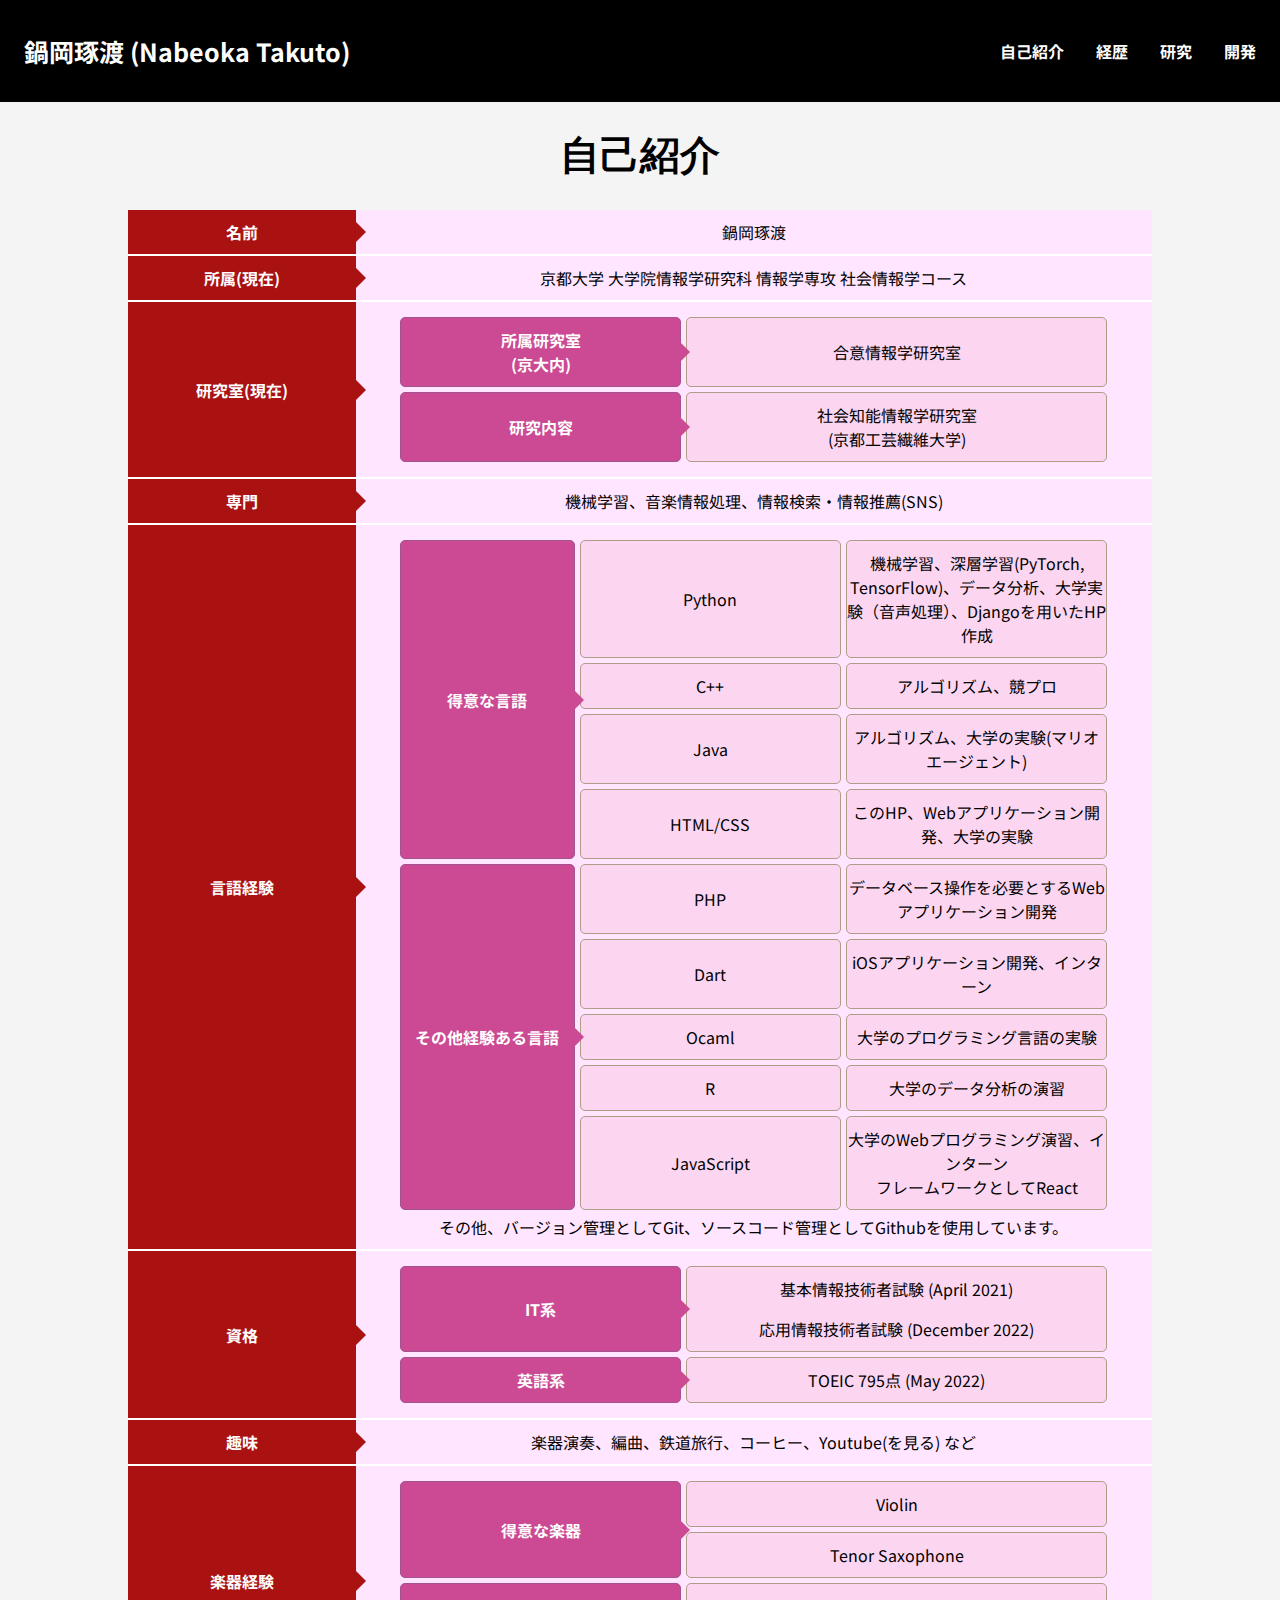
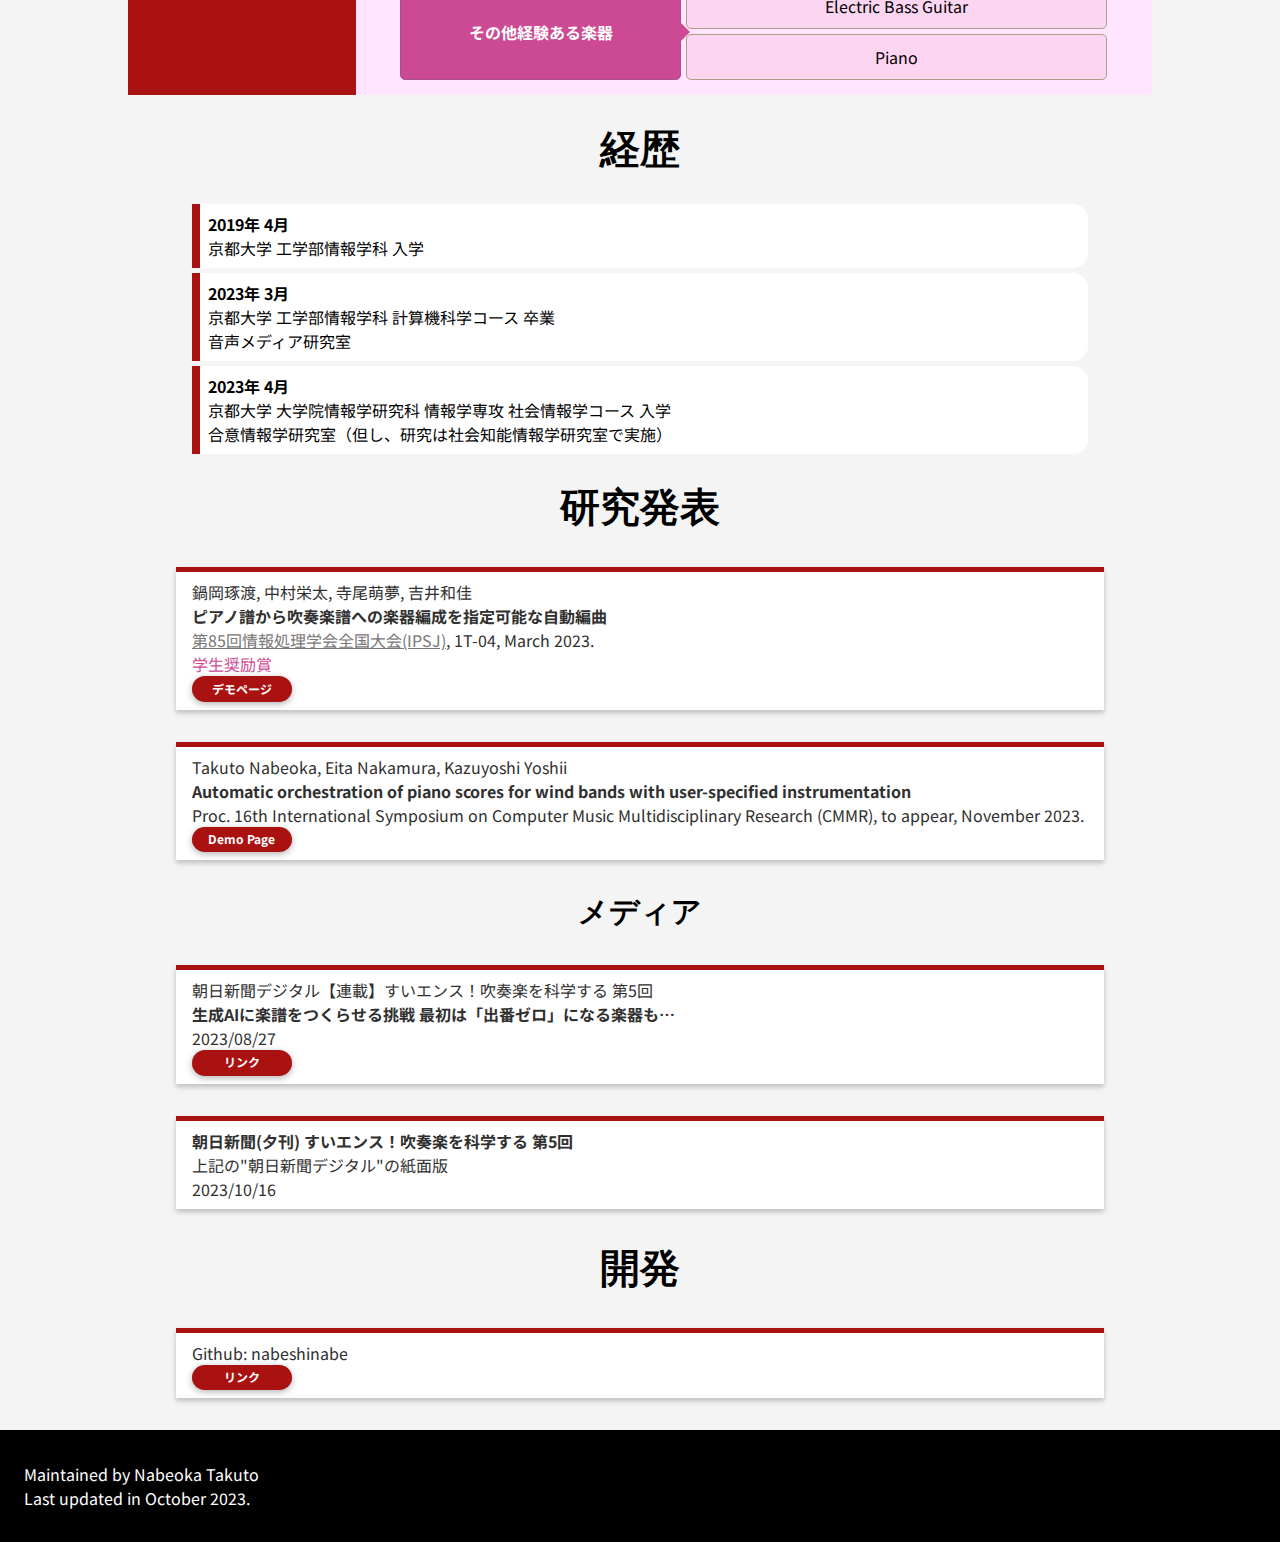
==== commit 47a8a202: "October Update" ====
--- a/index.html
+++ b/index.html
@@ -176,6 +176,11 @@
       <p>2023/08/27</p>
       <p><a href="https://www.asahi.com/articles/ASR8N5V2PR6YPLBJ004.html" class="linkbutton1">リンク</a></p>
     </div>
+    <div class="research">
+      <p><b>朝日新聞(夕刊) すいエンス！吹奏楽を科学する 第5回</b></p>
+      <p>上記の"朝日新聞デジタル"の紙面版</p>
+      <p>2023/10/16</p>
+    </div>
 
     <h1 class="midashi" id="Project">開発</h1>
     <div class="research">
@@ -185,7 +190,7 @@
 
     <footer class="footer01">
      <p>Maintained by Nabeoka Takuto<br>
-      Last updated in September 2023.</p>
+      Last updated in October 2023.</p>
     </footer>
 
   </body>
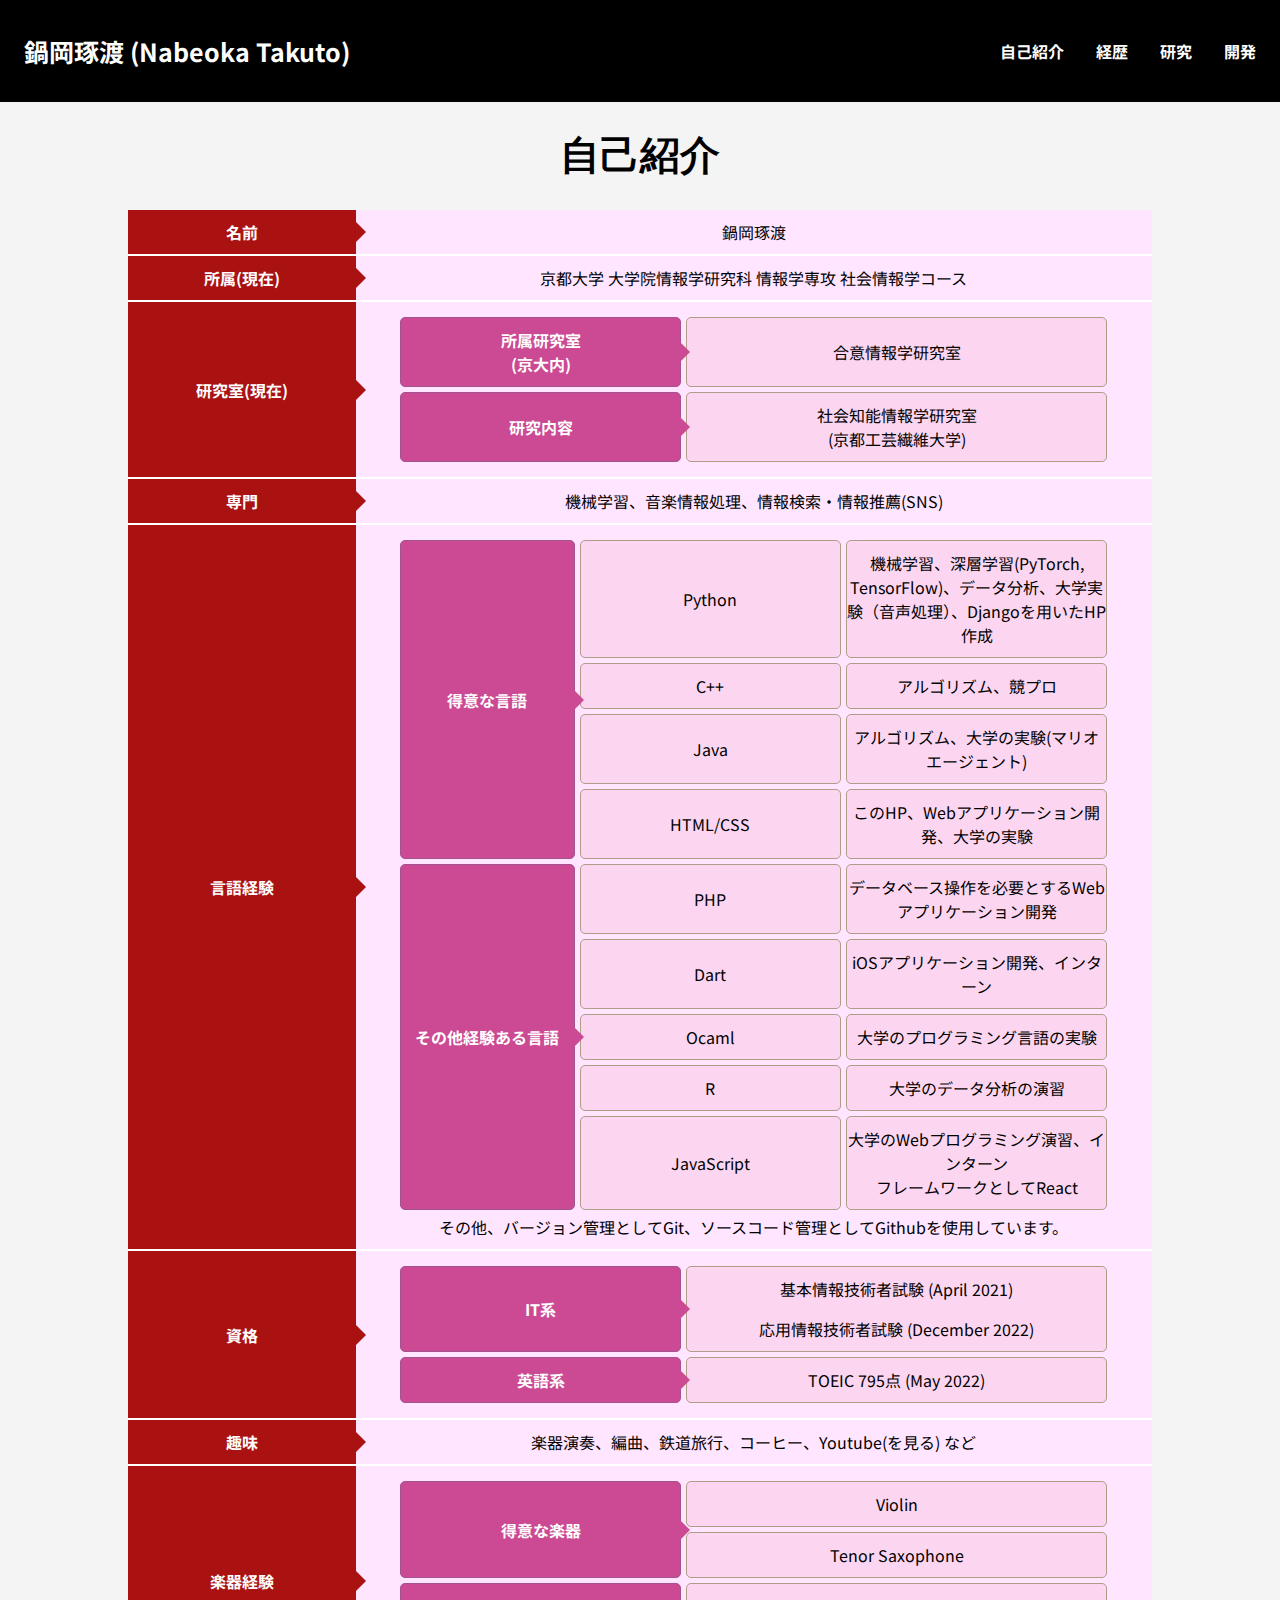
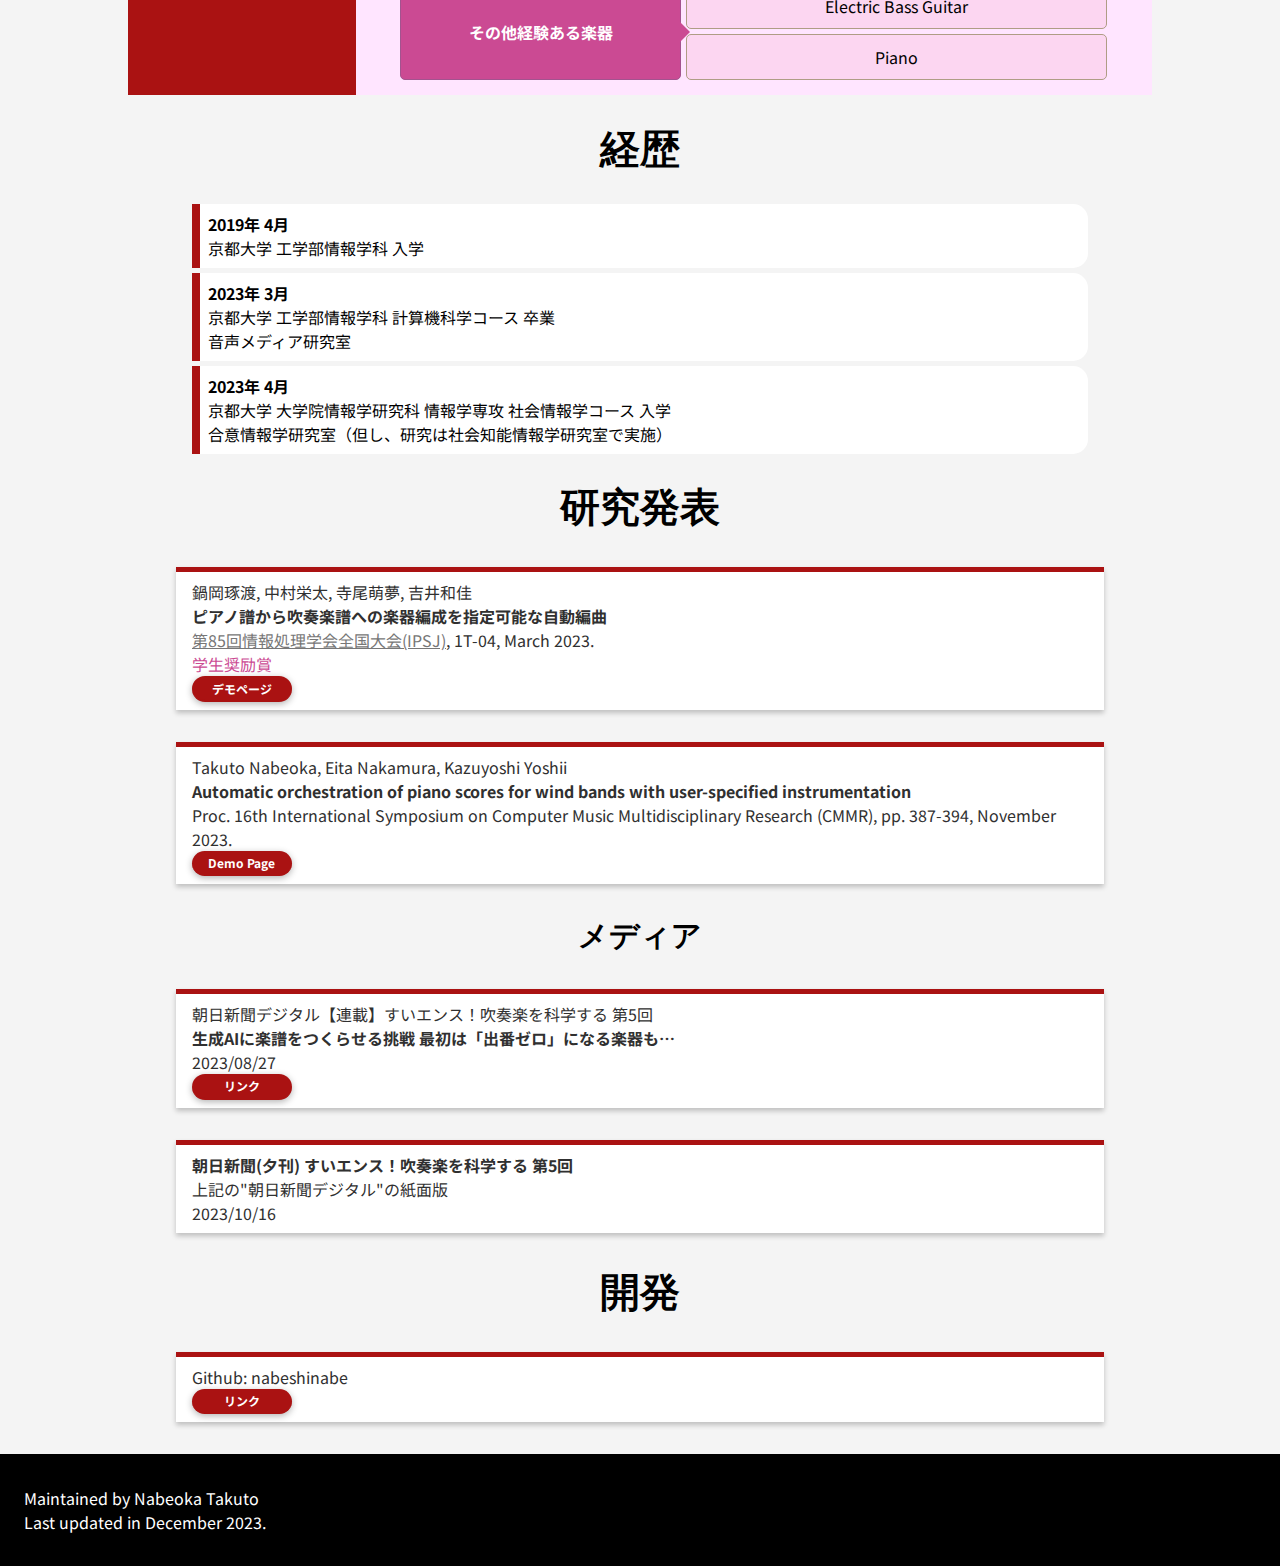
==== commit 1a904edc: "CMMRの発表を反映" ====
--- a/index.html
+++ b/index.html
@@ -165,7 +165,7 @@
     <div class="research">
       <p>Takuto Nabeoka, Eita Nakamura, Kazuyoshi Yoshii</p>
       <p><b>Automatic orchestration of piano scores for wind bands with user-specified instrumentation</b></p>
-      <p>Proc. 16th International Symposium on Computer Music Multidisciplinary Research (CMMR)</a>, to appear, November 2023.</p>
+      <p>Proc. 16th International Symposium on Computer Music Multidisciplinary Research (CMMR)</a>, pp. 387-394, November 2023.</p>
       <p><a href="./PianoToBrassBand_nabeoka/demo.html" class="linkbutton1">Demo Page</a></p>
     </div>
 
@@ -190,7 +190,7 @@
 
     <footer class="footer01">
      <p>Maintained by Nabeoka Takuto<br>
-      Last updated in October 2023.</p>
+      Last updated in December 2023.</p>
     </footer>
 
   </body>
